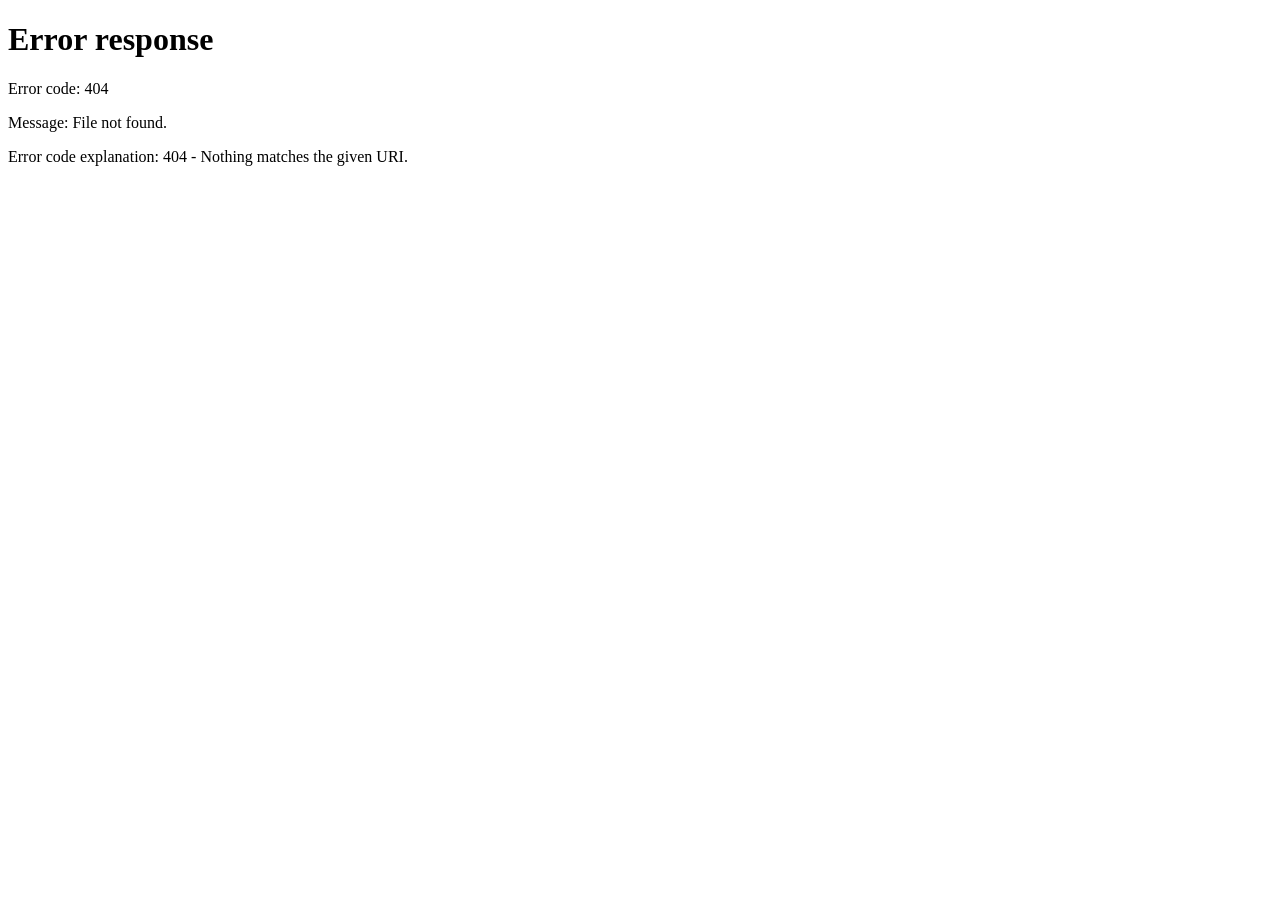
==== index.html @ 4e20bdb7 "Create index.html" ====
<!DOCTYPE html>
<html lang="es">
<head>
    <meta charset="UTF-8">
    <meta name="viewport" content="width=device-width, initial-scale=1.0">
    <meta name="robots" content="noindex, nofollow">
    
    <!-- Fuentes y otros recursos -->
    <link href="https://fonts.googleapis.com/css2?family=Roboto:wght@100;300;400;500;700;900&display=swap" rel="stylesheet">
    <link rel="stylesheet" href="https://cdnjs.cloudflare.com/ajax/libs/font-awesome/5.15.4/css/all.min.css">

    <!-- Enlace a tu archivo CSS externo -->
    <link rel="stylesheet" href="barra/barra.css">
</head>
<body>

    <!-- Anuncio -->
    <div class="anuncio">
        <script async src="https://pagead2.googlesyndication.com/pagead/js/adsbygoogle.js?client=ca-pub-8980056699793558" crossorigin="anonymous"></script>
        <ins class="adsbygoogle" style="display:block" data-ad-client="ca-pub-8980056699793558" data-ad-slot="8577461929" data-ad-format="auto" data-full-width-responsive="true"></ins>
        <script> (adsbygoogle = window.adsbygoogle || []).push({}); </script>
    </div>

    <!-- Aquí se inyecta el contenido del menú desde barra/barra.html -->
        <div id="dev"></div>

    <!-- Cargar el archivo JavaScript de la barra -->
    <script src="barra/barra.js"></script>

    <!-- Inyectar el archivo barra/barrapc.html con JavaScript -->
    <script>
        document.addEventListener("DOMContentLoaded", function() {
            fetch('barra/barrapc.html')
                .then(response => response.text())
                .then(data => {
                    // Inyectar el contenido de barra/barrapc.html en el div con id="dev"
                    document.getElementById('dev').innerHTML = data;
                    
                    // Inicializar los menús una vez se haya inyectado el contenido
                    initMenu();  // Para el menú de escritorio
                    initMenu2(); // Para el menú móvil
                })
                .catch(error => {
                    console.error("Error al cargar el archivo barra/barrapc.html:", error);
                });
        });
    </script>
    
</body>
</html>
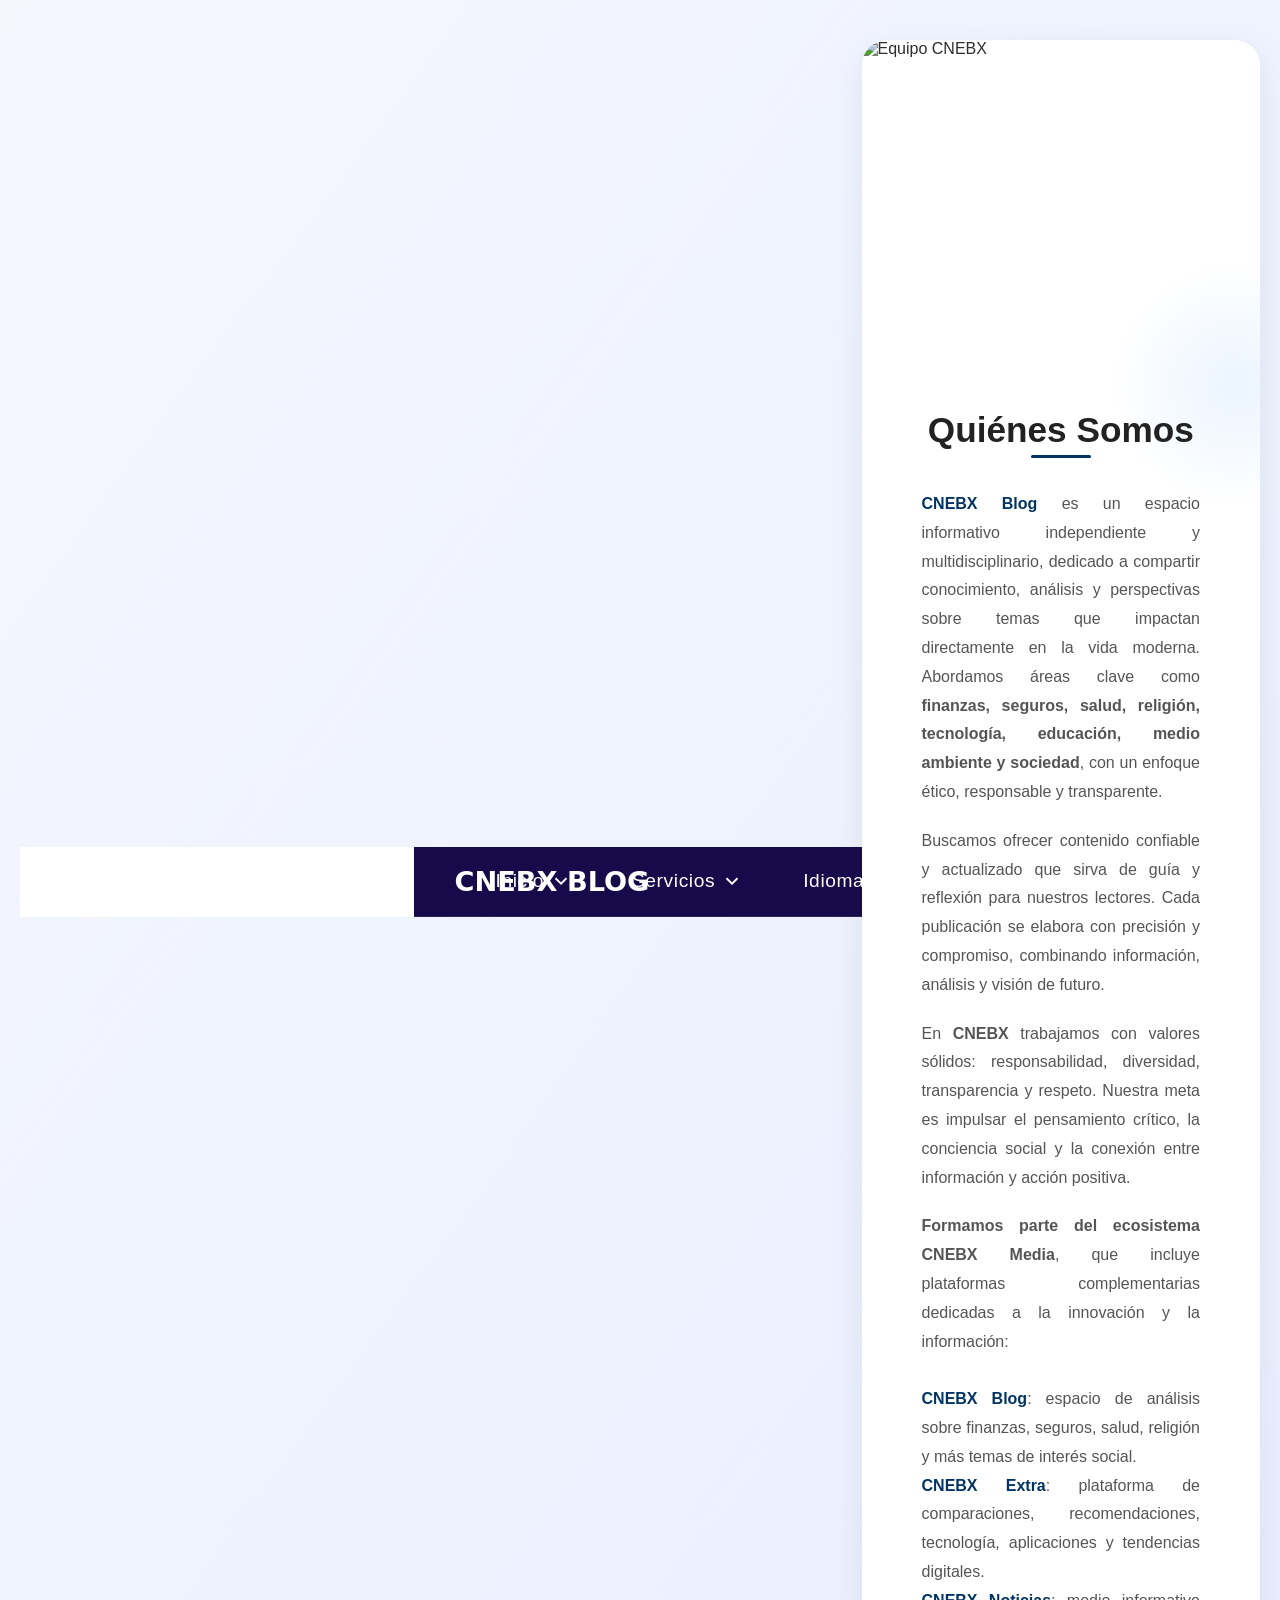
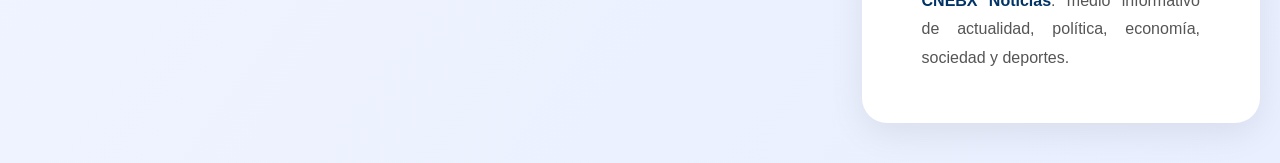
==== commit 0a157c1d: "Update index.html" ====
--- a/index.html
+++ b/index.html
@@ -1,50 +1,220 @@
 <!DOCTYPE html>
 <html lang="es">
 <head>
-    <meta charset="UTF-8">
-    <meta name="viewport" content="width=device-width, initial-scale=1.0">
-    <meta name="robots" content="noindex, nofollow">
-    
-    <!-- Fuentes y otros recursos -->
-    <link href="https://fonts.googleapis.com/css2?family=Roboto:wght@100;300;400;500;700;900&display=swap" rel="stylesheet">
-    <link rel="stylesheet" href="https://cdnjs.cloudflare.com/ajax/libs/font-awesome/5.15.4/css/all.min.css">
-
-    <!-- Enlace a tu archivo CSS externo -->
-    <link rel="stylesheet" href="barra/barra.css">
+  <meta charset="UTF-8">
+  <meta name="viewport" content="width=device-width, initial-scale=1.0">
+  <title>Quiénes Somos | CNEBX Blog</title>
+     <link rel="stylesheet" href="es/web/barra.css">
+  
+
+  <style>
+    /* ======= RESETEO ======= */
+    * {
+      margin: 0;
+      padding: 0;
+      box-sizing: border-box;
+    }
+
+    body {
+      font-family: "Poppins", sans-serif;
+      background: linear-gradient(to bottom right, #f5f7ff, #e9efff);
+      color: #333;
+      display: flex;
+      justify-content: center;
+      align-items: center;
+      min-height: 100vh;
+      padding: 40px 20px;
+    }
+
+    /* ======= CONTENEDOR PRINCIPAL ======= */
+    .quienes-somos {
+      background: #fff;
+      border-radius: 25px;
+      max-width: 1000px;
+      width: 100%;
+      box-shadow: 0 10px 35px rgba(0, 0, 0, 0.08);
+      overflow: hidden;
+      animation: fadeIn 1s ease;
+      position: relative;
+      z-index: 1;
+    }
+
+    /* ======= IMAGEN SUPERIOR ======= */
+    .imagen {
+      width: 100%;
+      height: 320px;
+      overflow: hidden;
+      position: relative;
+      z-index: 0;
+    }
+
+    .imagen img {
+      width: 100%;
+      height: 100%;
+      object-fit: cover;
+      transform: scale(1);
+      animation: zoomBreath 14s ease-in-out infinite alternate;
+      filter: brightness(0.9);
+    }
+
+    @keyframes zoomBreath {
+      0% { transform: scale(1); }
+      50% { transform: scale(1.1); }
+      100% { transform: scale(1); }
+    }
+
+    /* ======= CONTENIDO ======= */
+    .contenido {
+      padding: 50px 60px;
+      text-align: center;
+      position: relative;
+      z-index: 5;
+    }
+
+    .contenido::before {
+      content: "";
+      position: absolute;
+      top: -100px;
+      right: -100px;
+      width: 250px;
+      height: 250px;
+      background: radial-gradient(circle at center, #0077ff, transparent 70%);
+      opacity: 0.08;
+      border-radius: 50%;
+      z-index: 0;
+    }
+
+    .contenido h1 {
+      font-size: 2.2rem;
+      color: #222;
+      margin-bottom: 20px;
+      position: relative;
+      display: inline-block;
+      z-index: 10;
+    }
+
+    .contenido h1::after {
+      content: "";
+      position: absolute;
+      bottom: -8px;
+      left: 50%;
+      transform: translateX(-50%);
+      width: 60px;
+      height: 3px;
+      background: #003366;
+      border-radius: 2px;
+    }
+
+    .contenido p {
+      margin-top: 20px;
+      font-size: 1rem;
+      color: #555;
+      line-height: 1.8;
+      text-align: justify;
+      max-width: 750px;
+      margin-left: auto;
+      margin-right: auto;
+      z-index: 10;
+      position: relative;
+    }
+
+    /* ======= ENLACES ======= */
+    a {
+      text-decoration: none;
+      font-weight: 600;
+      color: #003366; /* Azul oscuro profesional */
+      position: relative;
+      z-index: 10;
+    }
+
+    a:hover {
+      text-decoration: underline;
+    }
+
+    /* ======= RESPONSIVO ======= */
+    @media (max-width: 768px) {
+      .contenido {
+        padding: 35px 25px;
+      }
+
+      .contenido h1 {
+        font-size: 1.8rem;
+      }
+
+      .contenido p {
+        font-size: 0.95rem;
+      }
+
+      .imagen {
+        height: 230px;
+      }
+    }
+
+    /* ======= ANIMACIÓN GENERAL ======= */
+    @keyframes fadeIn {
+      from { opacity: 0; transform: translateY(20px); }
+      to { opacity: 1; transform: translateY(0); }
+    }
+  </style>
 </head>
+
 <body>
 
-    <!-- Anuncio -->
-    <div class="anuncio">
-        <script async src="https://pagead2.googlesyndication.com/pagead/js/adsbygoogle.js?client=ca-pub-8980056699793558" crossorigin="anonymous"></script>
-        <ins class="adsbygoogle" style="display:block" data-ad-client="ca-pub-8980056699793558" data-ad-slot="8577461929" data-ad-format="auto" data-full-width-responsive="true"></ins>
-        <script> (adsbygoogle = window.adsbygoogle || []).push({}); </script>
+  <div class="anuncio">
+  <script async src="https://pagead2.googlesyndication.com/pagead/js/adsbygoogle.js?client=ca-pub-8980056699793558"
+   crossorigin="anonymous"></script>
+   <!-- baner 1 -->
+   <ins class="adsbygoogle"
+   style="display:block"
+   data-ad-client="ca-pub-8980056699793558"
+   data-ad-slot="8577461929"
+   data-ad-format="auto"
+   data-full-width-responsive="true"></ins>
+   <script>
+     (adsbygoogle = window.adsbygoogle || []).push({});
+   </script>
+</div>
+
+    <div id="miHeaderNav"></div>
+  
+  
+  <section class="quienes-somos">
+    <div class="imagen">
+      <img src="https://images.unsplash.com/photo-1504384308090-c894fdcc538d?auto=format&fit=crop&w=1200&q=80" alt="Equipo CNEBX">
     </div>
 
-    <!-- Aquí se inyecta el contenido del menú desde barra/barra.html -->
-        <div id="dev"></div>
-
-    <!-- Cargar el archivo JavaScript de la barra -->
-    <script src="barra/barra.js"></script>
-
-    <!-- Inyectar el archivo barra/barrapc.html con JavaScript -->
-    <script>
-        document.addEventListener("DOMContentLoaded", function() {
-            fetch('barra/barrapc.html')
-                .then(response => response.text())
-                .then(data => {
-                    // Inyectar el contenido de barra/barrapc.html en el div con id="dev"
-                    document.getElementById('dev').innerHTML = data;
-                    
-                    // Inicializar los menús una vez se haya inyectado el contenido
-                    initMenu();  // Para el menú de escritorio
-                    initMenu2(); // Para el menú móvil
-                })
-                .catch(error => {
-                    console.error("Error al cargar el archivo barra/barrapc.html:", error);
-                });
-        });
-    </script>
-    
+    <div class="contenido">
+      <h1>Quiénes Somos</h1>
+
+      <p><strong><a href="https://blog.cnebx.com" target="_blank">CNEBX Blog</a></strong> es un espacio informativo independiente y multidisciplinario, dedicado a compartir conocimiento, análisis y perspectivas sobre temas que impactan directamente en la vida moderna. Abordamos áreas clave como <strong>finanzas, seguros, salud, religión, tecnología, educación, medio ambiente y sociedad</strong>, con un enfoque ético, responsable y transparente.</p>
+
+      <p>Buscamos ofrecer contenido confiable y actualizado que sirva de guía y reflexión para nuestros lectores. Cada publicación se elabora con precisión y compromiso, combinando información, análisis y visión de futuro.</p>
+
+      <p>En <strong>CNEBX</strong> trabajamos con valores sólidos: responsabilidad, diversidad, transparencia y respeto. Nuestra meta es impulsar el pensamiento crítico, la conciencia social y la conexión entre información y acción positiva.</p>
+
+      <p><strong>Formamos parte del ecosistema CNEBX Media</strong>, que incluye plataformas complementarias dedicadas a la innovación y la información:  
+      <br><br>
+      <strong><a href="https://blog.cnebx.com" target="_blank">CNEBX Blog</a></strong>: espacio de análisis sobre finanzas, seguros, salud, religión y más temas de interés social.  
+      <br>
+      <strong><a href="https://extra.cnebx.com" target="_blank">CNEBX Extra</a></strong>: plataforma de comparaciones, recomendaciones, tecnología, aplicaciones y tendencias digitales.  
+      <br>
+      <strong><a href="https://noticias.cnebx.com" target="_blank">CNEBX Noticias</a></strong>: medio informativo de actualidad, política, economía, sociedad y deportes.
+      </p>
+    </div>
+  </section>
+
+  <script>
+    // Efecto de aparición suave
+    document.addEventListener("DOMContentLoaded", () => {
+      const section = document.querySelector(".quienes-somos");
+      section.style.opacity = "0";
+      setTimeout(() => {
+        section.style.transition = "opacity 1.2s ease";
+        section.style.opacity = "1";
+      }, 300);
+    });
+  </script>
+
+    <script src="es/web/barra.js"></script>
 </body>
 </html>
--- a/es/web/barra.css
+++ b/es/web/barra.css
@@ -0,0 +1,334 @@
+.anuncio {
+  width: 99%;
+  background-color: #fff;
+  display: flex;
+  justify-content: center;
+  align-items: center;
+  height: 70px;
+}
+
+@media (max-width: 850px) {
+  .anuncio {
+    height: 60px;
+  }
+}
+
+@media (max-width: 580px) {
+  .anuncio {
+    height: 52px;
+  }
+}
+
+#miHeaderNav {
+  --bg:#170a4a;
+  --hover:#6c6491;
+  --light:#ffffff;
+  --transition:0.3s;
+  width:100%;
+  margin:0;
+  padding:0;
+  font-family:"Inter", system-ui, -apple-system, "Segoe UI", Roboto, Arial;
+}
+
+body {
+  margin:0;
+  padding:0;
+  overflow-x:hidden;
+}
+
+#miHeaderNav * {
+  box-sizing:border-box;
+  margin:0;
+  padding:0;
+}
+
+/* HEADER */
+#miHeaderNav .header {
+  position:sticky;
+  top:0;
+  display:flex;
+  align-items:center;
+  justify-content:space-between;
+  padding:20px 28px;
+  background:var(--bg);
+  border-bottom:1px solid rgba(255,255,255,0.1);
+  z-index:100;
+}
+
+/* LOGO */
+#miHeaderNav .brand {
+  font-weight:700;
+  font-size:1.5rem;
+  color:var(--light);
+  pointer-events:auto;
+  user-select:none;
+  text-transform:none;
+  transition:none !important;
+}
+#miHeaderNav .brand:hover {
+  color:var(--light);
+  text-shadow:none;
+}
+
+/* NAV PRINCIPAL */
+#miHeaderNav .navlinks {
+  display:none;
+  align-items:center;
+  gap:50px;
+}
+#miHeaderNav .navlinks li {
+  list-style:none;
+  position:relative;
+}
+#miHeaderNav .navlinks button {
+  background:none;
+  border:none;
+  color:var(--light);
+  font-weight:500;
+  cursor:pointer;
+  display:flex;
+  align-items:center;
+  gap:6px;
+  font-size:1.18rem;
+  letter-spacing:0.4px;
+  transition:color var(--transition), text-shadow var(--transition);
+}
+#miHeaderNav .navlinks button:hover {
+  color:var(--hover);
+  text-shadow:0 0 8px rgba(108,100,145,0.6);
+}
+
+/* CHEVRON */
+#miHeaderNav .chevron {
+  width:20px;
+  height:20px;
+  stroke:currentColor;
+  stroke-width:2;
+  transition:transform var(--transition);
+}
+#miHeaderNav .chevron.open {transform:rotate(180deg);}
+
+/* BANDERAS */
+#miHeaderNav .flag {
+  width:22px;
+  height:22px;
+  border-radius:50%;
+  object-fit:cover;
+}
+
+/* SUBMENÚ */
+#miHeaderNav .submenu {
+  display:none;
+  position:absolute;
+  top:120%;
+  left:0;
+  background:var(--bg);
+  border:1px solid rgba(255,255,255,0.1);
+  border-radius:6px;
+  padding:8px 0;
+  min-width:190px;
+  z-index:10;
+}
+#miHeaderNav .submenu a {
+  display:flex;
+  align-items:center;
+  gap:8px;
+  padding:10px 16px;
+  color:var(--light);
+  text-decoration:none;
+  font-size:1rem;
+  font-weight:400;
+  transition:color var(--transition), text-shadow var(--transition);
+}
+#miHeaderNav .submenu a:hover {
+  color:var(--hover);
+  text-shadow:0 0 8px rgba(108,100,145,0.6);
+}
+
+/* HAMBURGUESA */
+#miHeaderNav .actions {
+  display:flex;
+  align-items:center;
+}
+#miHeaderNav .hamburger {
+  position:relative;
+  width:30px;
+  height:22px;
+  cursor:pointer;
+  border:0;
+  background:transparent;
+  display:flex;
+  flex-direction:column;
+  justify-content:space-between;
+}
+#miHeaderNav .hamburger span {
+  display:block;
+  height:3px;
+  width:100%;
+  background:#ffffff;
+  border-radius:2px;
+  transition:all 0.3s ease;
+}
+#miHeaderNav .hamburger.active span:nth-child(1) {
+  transform:rotate(45deg) translate(5px,5px);
+}
+#miHeaderNav .hamburger.active span:nth-child(2) {
+  opacity:0;
+}
+#miHeaderNav .hamburger.active span:nth-child(3) {
+  transform:rotate(-45deg) translate(5px,-5px);
+}
+
+/* OVERLAY */
+#miHeaderNav .overlay {
+  display:none;
+  position:fixed;
+  top:0;
+  left:0;
+  width:100%;
+  height:100vh;
+  background:rgba(0,0,0,0.6);
+  backdrop-filter:blur(2px);
+  z-index:30;
+  opacity:0;
+  transition:opacity 0.3s ease;
+}
+#miHeaderNav .overlay.active {
+  display:block;
+  opacity:1;
+}
+
+/* MENÚ MÓVIL */
+#miHeaderNav #menuList {
+  display:none;
+  position:absolute;
+  top:120px;
+  left:0;
+  width:100%;
+  background:var(--bg);
+  border-top:1px solid rgba(255,255,255,0.1);
+  border-radius:0 0 10px 10px;
+  padding:20px;
+  z-index:40;
+  animation:fadeSlideDown 0.3s ease forwards;
+  box-shadow:0 6px 20px rgba(0,0,0,0.25);
+}
+#miHeaderNav #menuList ul {list-style:none;}
+#miHeaderNav #menuList button {
+  width:100%;
+  background:none;
+  border:none;
+  display:flex;
+  align-items:center;
+  justify-content:space-between;
+  padding:14px 0;
+  color:var(--light);
+  font-weight:500;
+  font-size:1.1rem;
+  cursor:pointer;
+  transition:color var(--transition), text-shadow var(--transition);
+}
+#miHeaderNav #menuList button:hover {
+  color:var(--hover);
+  text-shadow:0 0 8px rgba(108,100,145,0.6);
+}
+
+/* SUBMENÚ MÓVIL */
+#miHeaderNav .mobile-submenu {
+  display:none;
+  padding-left:16px;
+  border-left:2px solid rgba(255,255,255,0.2);
+}
+#miHeaderNav .mobile-submenu a {
+  display:flex;
+  align-items:center;
+  gap:8px;
+  font-weight:400;
+  color:var(--light);
+  padding:6px 0;
+  text-decoration:none;
+  transition:color var(--transition), text-shadow var(--transition);
+}
+#miHeaderNav .mobile-submenu a:hover {
+  color:var(--hover);
+  text-shadow:0 0 6px rgba(108,100,145,0.6);
+}
+
+/* ANIMACIÓN */
+@keyframes fadeSlideDown {
+  from {opacity:0;transform:translateY(-10px);}
+  to {opacity:1;transform:translateY(0);}
+}
+
+/* ESCRITORIO */
+@media(min-width:700px) {
+  #miHeaderNav .navlinks {display:flex;}
+  #miHeaderNav .header {
+    justify-content:center;
+    padding:22px 50px;
+  }
+  #miHeaderNav .brand {
+    position:absolute;
+    left:36px;
+    font-size:1.6rem;
+  }
+  #miHeaderNav .navlinks button {
+    font-size:1.2rem;
+    font-weight:500;
+    letter-spacing:0.6px;
+  }
+  #miHeaderNav .chevron {width:22px;height:22px;}
+  #miHeaderNav .flag {width:24px;height:24px;}
+  #miHeaderNav .submenu a {
+    font-size:0.95rem;
+    padding:10px 18px;
+    font-weight:400;
+  }
+  #miHeaderNav .navlinks li:hover > .submenu {display:block;}
+  #miHeaderNav .navlinks li:hover > button .chevron {transform:rotate(180deg);}
+  #miHeaderNav .actions {display:none !important;}
+  #miHeaderNav #menuList {display:none !important;}
+  #miHeaderNav .overlay {display:none !important;}
+}
+
+@media (min-width: 800px) {
+  #miHeaderNav .header {
+    justify-content: center;
+    padding: 22px 70px;
+    position: relative;
+  }
+
+  #miHeaderNav .brand {
+    position: absolute;
+    left: 40px;
+    font-size: 1.7rem;
+  }
+
+  #miHeaderNav .navlinks {
+    display: flex;
+    gap: 70px;
+    position: relative;
+    left: 15%;
+  }
+}
+
+@media (min-width: 700px) {
+  #miHeaderNav .header {
+    justify-content: center;
+    padding: 22px 20px;
+    position: relative;
+  }
+
+  #miHeaderNav .brand {
+    position: absolute;
+    left: 40px;
+    font-size: 1.7rem;
+  }
+
+  #miHeaderNav .navlinks {
+    display: flex;
+    gap: 60px;
+    position: relative;
+    left: 15%;
+  }
+}
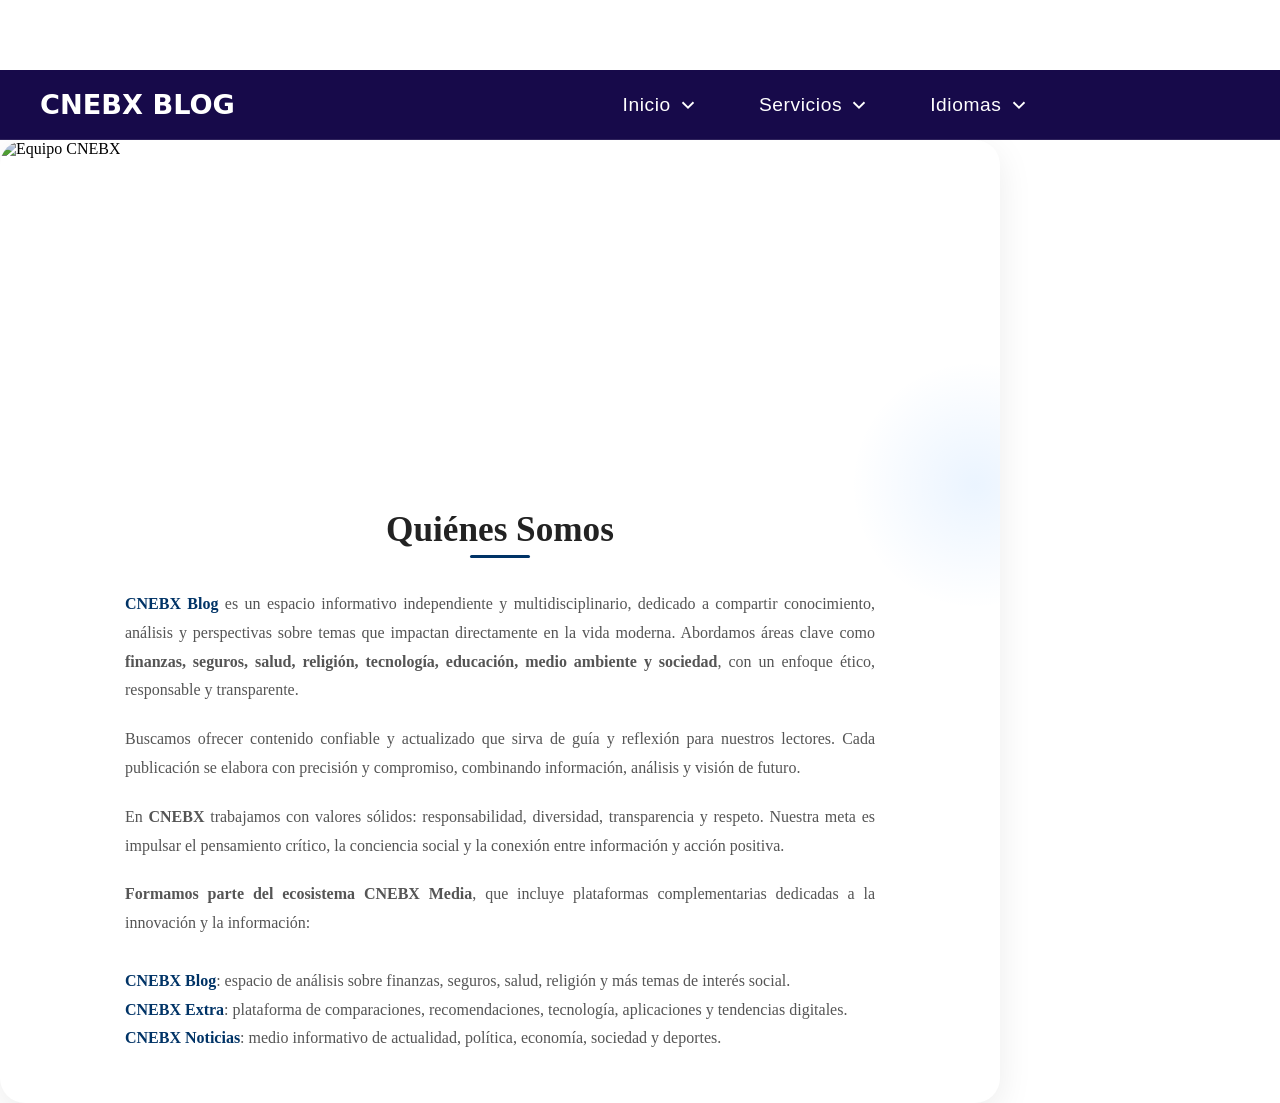
==== commit af8d9e46: "Update index.html" ====
--- a/index.html
+++ b/index.html
@@ -15,16 +15,7 @@
       box-sizing: border-box;
     }
 
-    body {
-      font-family: "Poppins", sans-serif;
-      background: linear-gradient(to bottom right, #f5f7ff, #e9efff);
-      color: #333;
-      display: flex;
-      justify-content: center;
-      align-items: center;
-      min-height: 100vh;
-      padding: 40px 20px;
-    }
+   
 
     /* ======= CONTENEDOR PRINCIPAL ======= */
     .quienes-somos {
@@ -177,7 +168,7 @@
 
     <div id="miHeaderNav"></div>
   
-  
+      
   <section class="quienes-somos">
     <div class="imagen">
       <img src="https://images.unsplash.com/photo-1504384308090-c894fdcc538d?auto=format&fit=crop&w=1200&q=80" alt="Equipo CNEBX">
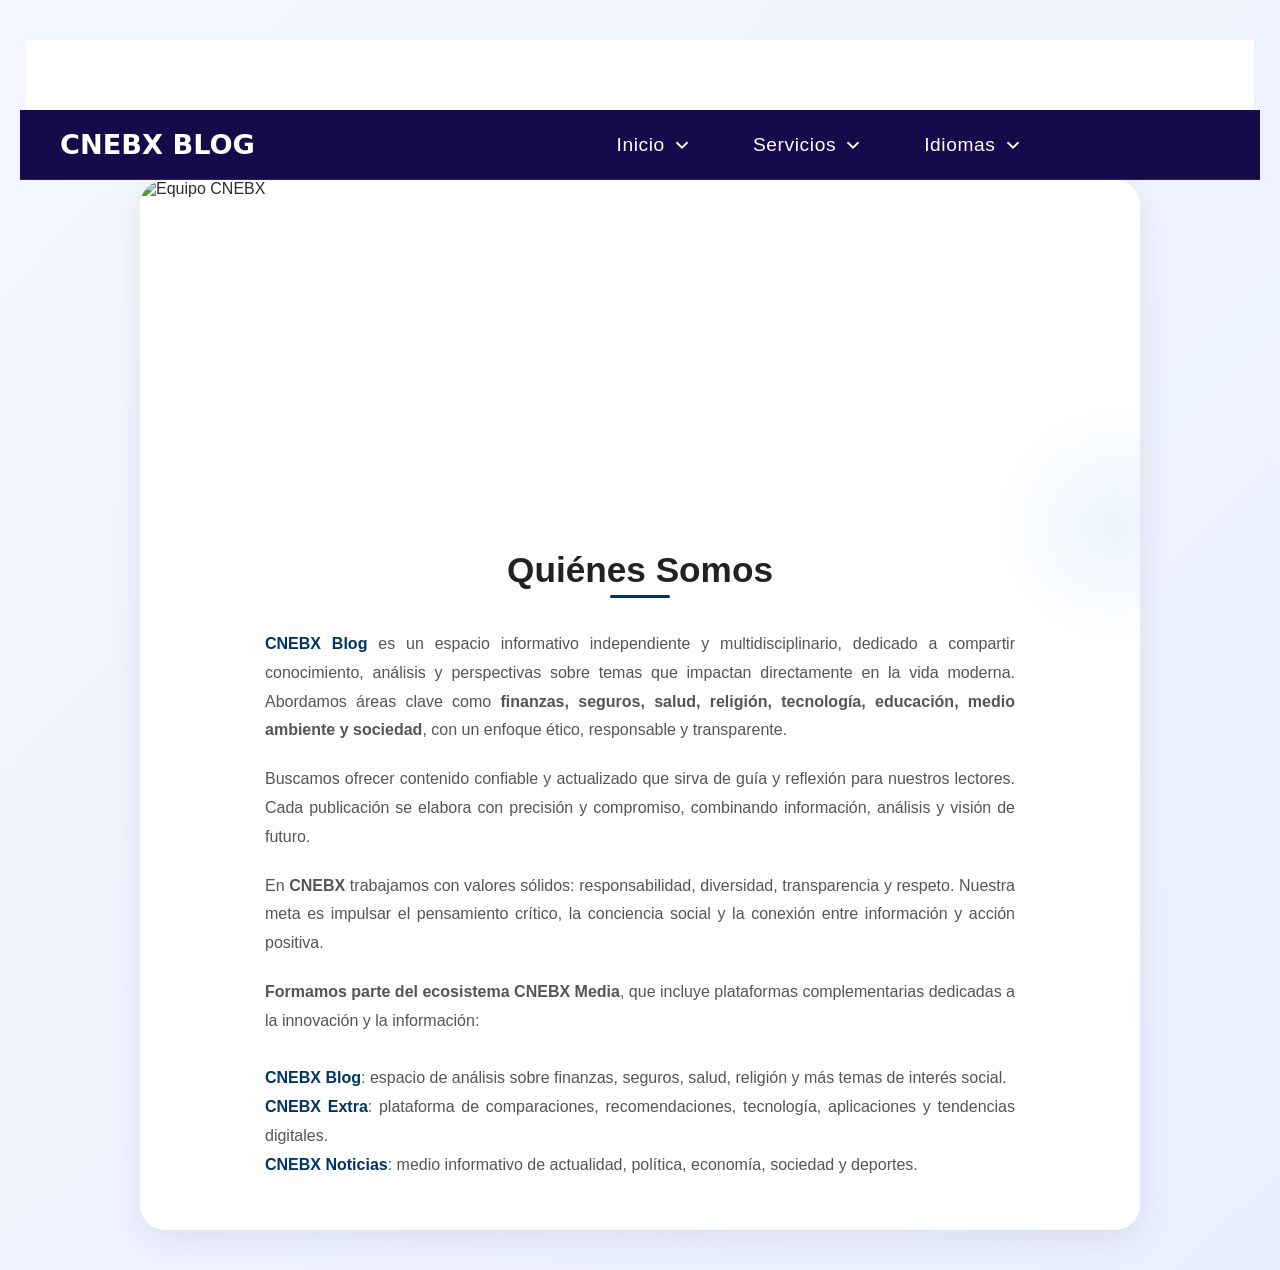
==== commit 54a56ae3: "Update index.html" ====
--- a/index.html
+++ b/index.html
@@ -4,21 +4,32 @@
   <meta charset="UTF-8">
   <meta name="viewport" content="width=device-width, initial-scale=1.0">
   <title>Quiénes Somos | CNEBX Blog</title>
-     <link rel="stylesheet" href="es/web/barra.css">
-  
+
+  <!-- CSS del header -->
+  <link rel="stylesheet" href="es/web/barra.css">
 
   <style>
     /* ======= RESETEO ======= */
-    * {
+    #quienesSomos * {
       margin: 0;
       padding: 0;
       box-sizing: border-box;
     }
 
-   
+    #quienesSomos {
+      font-family: "Poppins", sans-serif;
+      background: linear-gradient(to bottom right, #f5f7ff, #e9efff);
+      color: #333;
+      display: flex;
+      justify-content: center;
+      align-items: center;
+      min-height: 100vh;
+      padding: 40px 20px;
+      flex-direction: column;
+    }
 
     /* ======= CONTENEDOR PRINCIPAL ======= */
-    .quienes-somos {
+    #quienesSomos .quienes-somos {
       background: #fff;
       border-radius: 25px;
       max-width: 1000px;
@@ -31,7 +42,7 @@
     }
 
     /* ======= IMAGEN SUPERIOR ======= */
-    .imagen {
+    #quienesSomos .imagen {
       width: 100%;
       height: 320px;
       overflow: hidden;
@@ -39,7 +50,7 @@
       z-index: 0;
     }
 
-    .imagen img {
+    #quienesSomos .imagen img {
       width: 100%;
       height: 100%;
       object-fit: cover;
@@ -55,14 +66,14 @@
     }
 
     /* ======= CONTENIDO ======= */
-    .contenido {
+    #quienesSomos .contenido {
       padding: 50px 60px;
       text-align: center;
       position: relative;
       z-index: 5;
     }
 
-    .contenido::before {
+    #quienesSomos .contenido::before {
       content: "";
       position: absolute;
       top: -100px;
@@ -75,7 +86,7 @@
       z-index: 0;
     }
 
-    .contenido h1 {
+    #quienesSomos .contenido h1 {
       font-size: 2.2rem;
       color: #222;
       margin-bottom: 20px;
@@ -84,7 +95,7 @@
       z-index: 10;
     }
 
-    .contenido h1::after {
+    #quienesSomos .contenido h1::after {
       content: "";
       position: absolute;
       bottom: -8px;
@@ -96,7 +107,7 @@
       border-radius: 2px;
     }
 
-    .contenido p {
+    #quienesSomos .contenido p {
       margin-top: 20px;
       font-size: 1rem;
       color: #555;
@@ -110,33 +121,33 @@
     }
 
     /* ======= ENLACES ======= */
-    a {
+    #quienesSomos a {
       text-decoration: none;
       font-weight: 600;
-      color: #003366; /* Azul oscuro profesional */
+      color: #003366;
       position: relative;
       z-index: 10;
     }
 
-    a:hover {
+    #quienesSomos a:hover {
       text-decoration: underline;
     }
 
     /* ======= RESPONSIVO ======= */
     @media (max-width: 768px) {
-      .contenido {
+      #quienesSomos .contenido {
         padding: 35px 25px;
       }
 
-      .contenido h1 {
+      #quienesSomos .contenido h1 {
         font-size: 1.8rem;
       }
 
-      .contenido p {
+      #quienesSomos .contenido p {
         font-size: 0.95rem;
       }
 
-      .imagen {
+      #quienesSomos .imagen {
         height: 230px;
       }
     }
@@ -150,54 +161,54 @@
 </head>
 
 <body>
-
-  <div class="anuncio">
-  <script async src="https://pagead2.googlesyndication.com/pagead/js/adsbygoogle.js?client=ca-pub-8980056699793558"
-   crossorigin="anonymous"></script>
-   <!-- baner 1 -->
-   <ins class="adsbygoogle"
-   style="display:block"
-   data-ad-client="ca-pub-8980056699793558"
-   data-ad-slot="8577461929"
-   data-ad-format="auto"
-   data-full-width-responsive="true"></ins>
-   <script>
-     (adsbygoogle = window.adsbygoogle || []).push({});
-   </script>
-</div>
+  <div id="quienesSomos">
+
+    <div class="anuncio">
+      <script async src="https://pagead2.googlesyndication.com/pagead/js/adsbygoogle.js?client=ca-pub-8980056699793558"
+        crossorigin="anonymous"></script>
+      <ins class="adsbygoogle"
+        style="display:block"
+        data-ad-client="ca-pub-8980056699793558"
+        data-ad-slot="8577461929"
+        data-ad-format="auto"
+        data-full-width-responsive="true"></ins>
+      <script>
+        (adsbygoogle = window.adsbygoogle || []).push({});
+      </script>
+    </div>
 
     <div id="miHeaderNav"></div>
   
-      
-  <section class="quienes-somos">
-    <div class="imagen">
-      <img src="https://images.unsplash.com/photo-1504384308090-c894fdcc538d?auto=format&fit=crop&w=1200&q=80" alt="Equipo CNEBX">
-    </div>
-
-    <div class="contenido">
-      <h1>Quiénes Somos</h1>
-
-      <p><strong><a href="https://blog.cnebx.com" target="_blank">CNEBX Blog</a></strong> es un espacio informativo independiente y multidisciplinario, dedicado a compartir conocimiento, análisis y perspectivas sobre temas que impactan directamente en la vida moderna. Abordamos áreas clave como <strong>finanzas, seguros, salud, religión, tecnología, educación, medio ambiente y sociedad</strong>, con un enfoque ético, responsable y transparente.</p>
-
-      <p>Buscamos ofrecer contenido confiable y actualizado que sirva de guía y reflexión para nuestros lectores. Cada publicación se elabora con precisión y compromiso, combinando información, análisis y visión de futuro.</p>
-
-      <p>En <strong>CNEBX</strong> trabajamos con valores sólidos: responsabilidad, diversidad, transparencia y respeto. Nuestra meta es impulsar el pensamiento crítico, la conciencia social y la conexión entre información y acción positiva.</p>
-
-      <p><strong>Formamos parte del ecosistema CNEBX Media</strong>, que incluye plataformas complementarias dedicadas a la innovación y la información:  
-      <br><br>
-      <strong><a href="https://blog.cnebx.com" target="_blank">CNEBX Blog</a></strong>: espacio de análisis sobre finanzas, seguros, salud, religión y más temas de interés social.  
-      <br>
-      <strong><a href="https://extra.cnebx.com" target="_blank">CNEBX Extra</a></strong>: plataforma de comparaciones, recomendaciones, tecnología, aplicaciones y tendencias digitales.  
-      <br>
-      <strong><a href="https://noticias.cnebx.com" target="_blank">CNEBX Noticias</a></strong>: medio informativo de actualidad, política, economía, sociedad y deportes.
-      </p>
-    </div>
-  </section>
+    <section class="quienes-somos">
+      <div class="imagen">
+        <img src="https://images.unsplash.com/photo-1504384308090-c894fdcc538d?auto=format&fit=crop&w=1200&q=80" alt="Equipo CNEBX">
+      </div>
+
+      <div class="contenido">
+        <h1>Quiénes Somos</h1>
+
+        <p><strong><a href="https://blog.cnebx.com" target="_blank">CNEBX Blog</a></strong> es un espacio informativo independiente y multidisciplinario, dedicado a compartir conocimiento, análisis y perspectivas sobre temas que impactan directamente en la vida moderna. Abordamos áreas clave como <strong>finanzas, seguros, salud, religión, tecnología, educación, medio ambiente y sociedad</strong>, con un enfoque ético, responsable y transparente.</p>
+
+        <p>Buscamos ofrecer contenido confiable y actualizado que sirva de guía y reflexión para nuestros lectores. Cada publicación se elabora con precisión y compromiso, combinando información, análisis y visión de futuro.</p>
+
+        <p>En <strong>CNEBX</strong> trabajamos con valores sólidos: responsabilidad, diversidad, transparencia y respeto. Nuestra meta es impulsar el pensamiento crítico, la conciencia social y la conexión entre información y acción positiva.</p>
+
+        <p><strong>Formamos parte del ecosistema CNEBX Media</strong>, que incluye plataformas complementarias dedicadas a la innovación y la información:  
+        <br><br>
+        <strong><a href="https://blog.cnebx.com" target="_blank">CNEBX Blog</a></strong>: espacio de análisis sobre finanzas, seguros, salud, religión y más temas de interés social.  
+        <br>
+        <strong><a href="https://extra.cnebx.com" target="_blank">CNEBX Extra</a></strong>: plataforma de comparaciones, recomendaciones, tecnología, aplicaciones y tendencias digitales.  
+        <br>
+        <strong><a href="https://noticias.cnebx.com" target="_blank">CNEBX Noticias</a></strong>: medio informativo de actualidad, política, economía, sociedad y deportes.
+        </p>
+      </div>
+    </section>
+  </div>
 
   <script>
     // Efecto de aparición suave
     document.addEventListener("DOMContentLoaded", () => {
-      const section = document.querySelector(".quienes-somos");
+      const section = document.querySelector("#quienesSomos .quienes-somos");
       section.style.opacity = "0";
       setTimeout(() => {
         section.style.transition = "opacity 1.2s ease";
@@ -206,6 +217,6 @@
     });
   </script>
 
-    <script src="es/web/barra.js"></script>
+  <script src="es/web/barra.js"></script>
 </body>
 </html>
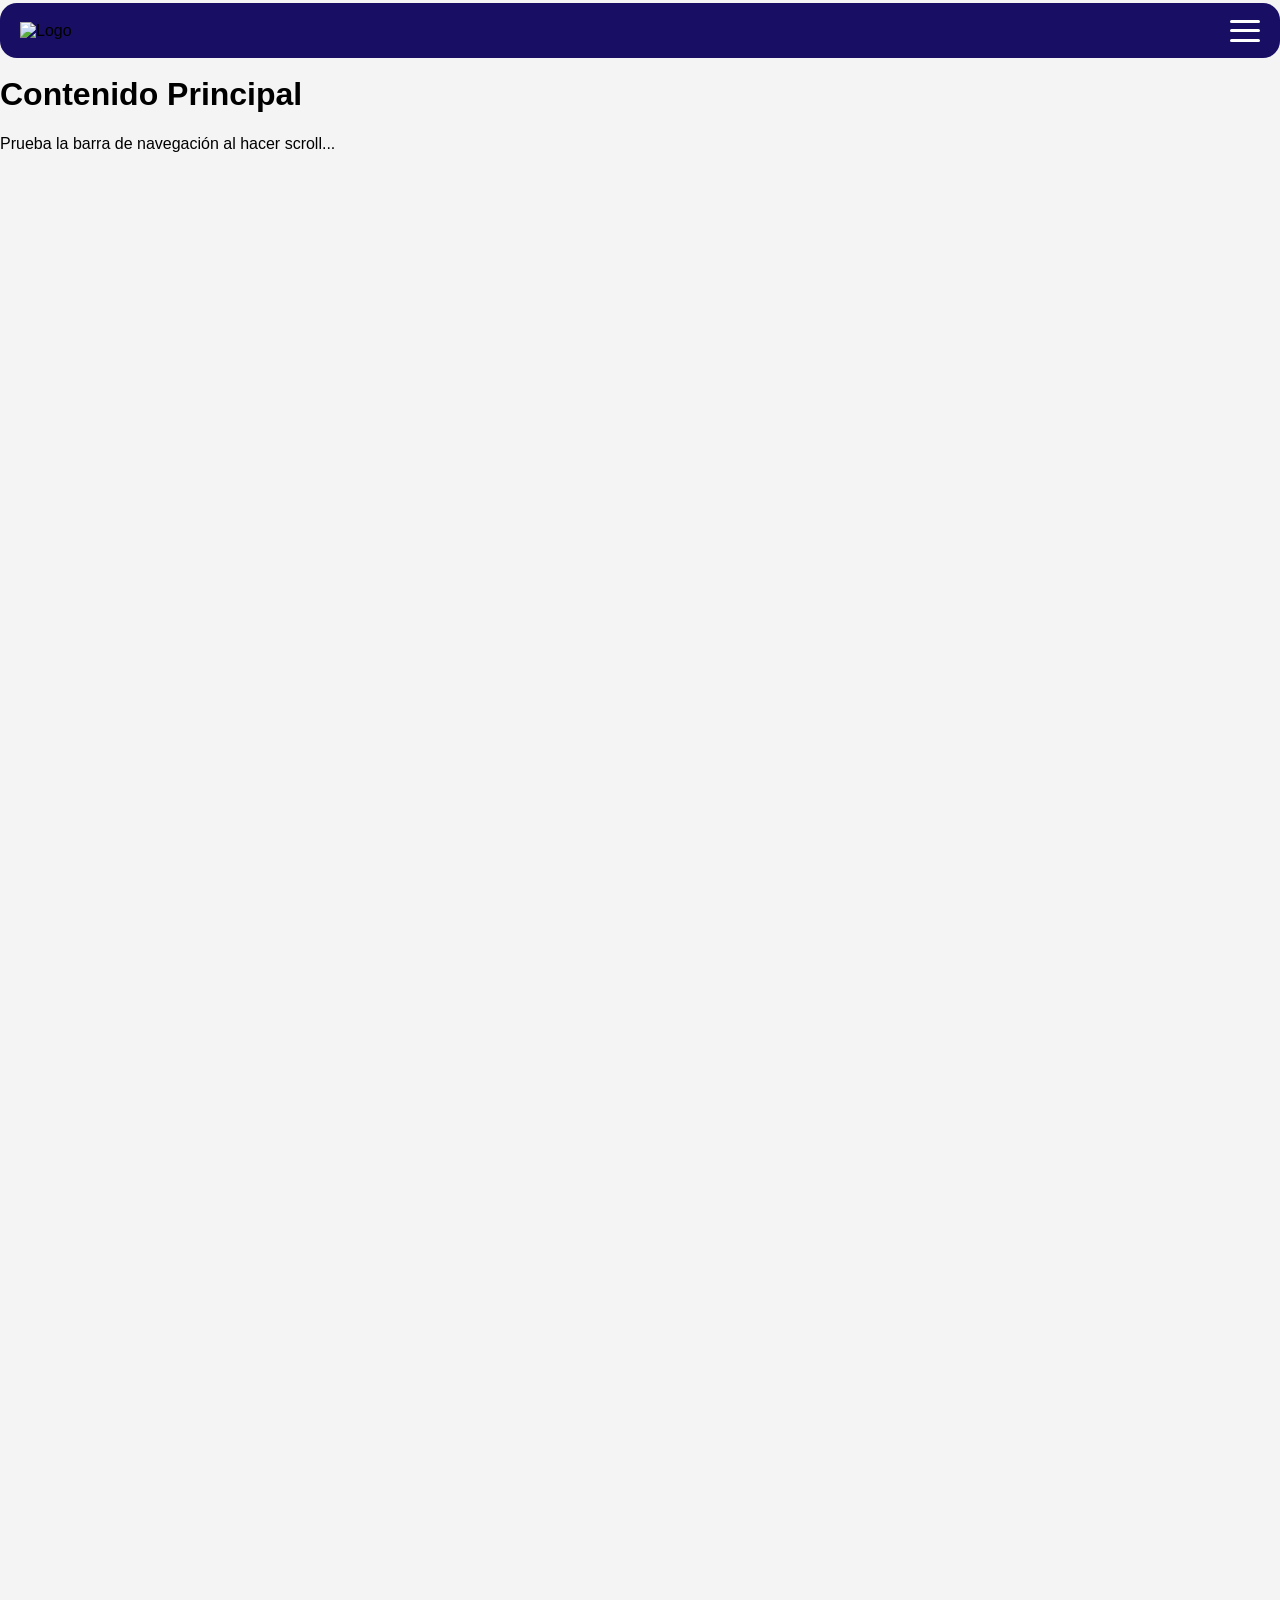
==== commit c31ae5ab: "Update index.html" ====
--- a/index.html
+++ b/index.html
@@ -3,220 +3,21 @@
 <head>
   <meta charset="UTF-8">
   <meta name="viewport" content="width=device-width, initial-scale=1.0">
-  <title>Quiénes Somos | CNEBX Blog</title>
+  <title>App - Navbar con Fetch</title>
+  <link rel="stylesheet" href="conf/barra.css">
+  <link rel="stylesheet" href="https://cdnjs.cloudflare.com/ajax/libs/font-awesome/6.0.0-beta3/css/all.min.css">
+</head>
+<body>
 
-  <!-- CSS del header -->
-  <link rel="stylesheet" href="es/web/barra.css">
+  <!-- Aquí se inyectará el contenido del menú -->
+  <div id="miHeaderNav"></div>
 
-  <style>
-    /* ======= RESETEO ======= */
-    #quienesSomos * {
-      margin: 0;
-      padding: 0;
-      box-sizing: border-box;
-    }
+  <main>
+    <h1>Contenido Principal</h1>
+    <p>Prueba la barra de navegación al hacer scroll...</p>
+    <div style="height:2000px"></div>
+  </main>
 
-    #quienesSomos {
-      font-family: "Poppins", sans-serif;
-      background: linear-gradient(to bottom right, #f5f7ff, #e9efff);
-      color: #333;
-      display: flex;
-      justify-content: center;
-      align-items: center;
-      min-height: 100vh;
-      padding: 40px 20px;
-      flex-direction: column;
-    }
-
-    /* ======= CONTENEDOR PRINCIPAL ======= */
-    #quienesSomos .quienes-somos {
-      background: #fff;
-      border-radius: 25px;
-      max-width: 1000px;
-      width: 100%;
-      box-shadow: 0 10px 35px rgba(0, 0, 0, 0.08);
-      overflow: hidden;
-      animation: fadeIn 1s ease;
-      position: relative;
-      z-index: 1;
-    }
-
-    /* ======= IMAGEN SUPERIOR ======= */
-    #quienesSomos .imagen {
-      width: 100%;
-      height: 320px;
-      overflow: hidden;
-      position: relative;
-      z-index: 0;
-    }
-
-    #quienesSomos .imagen img {
-      width: 100%;
-      height: 100%;
-      object-fit: cover;
-      transform: scale(1);
-      animation: zoomBreath 14s ease-in-out infinite alternate;
-      filter: brightness(0.9);
-    }
-
-    @keyframes zoomBreath {
-      0% { transform: scale(1); }
-      50% { transform: scale(1.1); }
-      100% { transform: scale(1); }
-    }
-
-    /* ======= CONTENIDO ======= */
-    #quienesSomos .contenido {
-      padding: 50px 60px;
-      text-align: center;
-      position: relative;
-      z-index: 5;
-    }
-
-    #quienesSomos .contenido::before {
-      content: "";
-      position: absolute;
-      top: -100px;
-      right: -100px;
-      width: 250px;
-      height: 250px;
-      background: radial-gradient(circle at center, #0077ff, transparent 70%);
-      opacity: 0.08;
-      border-radius: 50%;
-      z-index: 0;
-    }
-
-    #quienesSomos .contenido h1 {
-      font-size: 2.2rem;
-      color: #222;
-      margin-bottom: 20px;
-      position: relative;
-      display: inline-block;
-      z-index: 10;
-    }
-
-    #quienesSomos .contenido h1::after {
-      content: "";
-      position: absolute;
-      bottom: -8px;
-      left: 50%;
-      transform: translateX(-50%);
-      width: 60px;
-      height: 3px;
-      background: #003366;
-      border-radius: 2px;
-    }
-
-    #quienesSomos .contenido p {
-      margin-top: 20px;
-      font-size: 1rem;
-      color: #555;
-      line-height: 1.8;
-      text-align: justify;
-      max-width: 750px;
-      margin-left: auto;
-      margin-right: auto;
-      z-index: 10;
-      position: relative;
-    }
-
-    /* ======= ENLACES ======= */
-    #quienesSomos a {
-      text-decoration: none;
-      font-weight: 600;
-      color: #003366;
-      position: relative;
-      z-index: 10;
-    }
-
-    #quienesSomos a:hover {
-      text-decoration: underline;
-    }
-
-    /* ======= RESPONSIVO ======= */
-    @media (max-width: 768px) {
-      #quienesSomos .contenido {
-        padding: 35px 25px;
-      }
-
-      #quienesSomos .contenido h1 {
-        font-size: 1.8rem;
-      }
-
-      #quienesSomos .contenido p {
-        font-size: 0.95rem;
-      }
-
-      #quienesSomos .imagen {
-        height: 230px;
-      }
-    }
-
-    /* ======= ANIMACIÓN GENERAL ======= */
-    @keyframes fadeIn {
-      from { opacity: 0; transform: translateY(20px); }
-      to { opacity: 1; transform: translateY(0); }
-    }
-  </style>
-</head>
-
-<body>
-  <div id="quienesSomos">
-
-    <div class="anuncio">
-      <script async src="https://pagead2.googlesyndication.com/pagead/js/adsbygoogle.js?client=ca-pub-8980056699793558"
-        crossorigin="anonymous"></script>
-      <ins class="adsbygoogle"
-        style="display:block"
-        data-ad-client="ca-pub-8980056699793558"
-        data-ad-slot="8577461929"
-        data-ad-format="auto"
-        data-full-width-responsive="true"></ins>
-      <script>
-        (adsbygoogle = window.adsbygoogle || []).push({});
-      </script>
-    </div>
-
-    <div id="miHeaderNav"></div>
-  
-    <section class="quienes-somos">
-      <div class="imagen">
-        <img src="https://images.unsplash.com/photo-1504384308090-c894fdcc538d?auto=format&fit=crop&w=1200&q=80" alt="Equipo CNEBX">
-      </div>
-
-      <div class="contenido">
-        <h1>Quiénes Somos</h1>
-
-        <p><strong><a href="https://blog.cnebx.com" target="_blank">CNEBX Blog</a></strong> es un espacio informativo independiente y multidisciplinario, dedicado a compartir conocimiento, análisis y perspectivas sobre temas que impactan directamente en la vida moderna. Abordamos áreas clave como <strong>finanzas, seguros, salud, religión, tecnología, educación, medio ambiente y sociedad</strong>, con un enfoque ético, responsable y transparente.</p>
-
-        <p>Buscamos ofrecer contenido confiable y actualizado que sirva de guía y reflexión para nuestros lectores. Cada publicación se elabora con precisión y compromiso, combinando información, análisis y visión de futuro.</p>
-
-        <p>En <strong>CNEBX</strong> trabajamos con valores sólidos: responsabilidad, diversidad, transparencia y respeto. Nuestra meta es impulsar el pensamiento crítico, la conciencia social y la conexión entre información y acción positiva.</p>
-
-        <p><strong>Formamos parte del ecosistema CNEBX Media</strong>, que incluye plataformas complementarias dedicadas a la innovación y la información:  
-        <br><br>
-        <strong><a href="https://blog.cnebx.com" target="_blank">CNEBX Blog</a></strong>: espacio de análisis sobre finanzas, seguros, salud, religión y más temas de interés social.  
-        <br>
-        <strong><a href="https://extra.cnebx.com" target="_blank">CNEBX Extra</a></strong>: plataforma de comparaciones, recomendaciones, tecnología, aplicaciones y tendencias digitales.  
-        <br>
-        <strong><a href="https://noticias.cnebx.com" target="_blank">CNEBX Noticias</a></strong>: medio informativo de actualidad, política, economía, sociedad y deportes.
-        </p>
-      </div>
-    </section>
-  </div>
-
-  <script>
-    // Efecto de aparición suave
-    document.addEventListener("DOMContentLoaded", () => {
-      const section = document.querySelector("#quienesSomos .quienes-somos");
-      section.style.opacity = "0";
-      setTimeout(() => {
-        section.style.transition = "opacity 1.2s ease";
-        section.style.opacity = "1";
-      }, 300);
-    });
-  </script>
-
-  <script src="es/web/barra.js"></script>
+  <script src="conf/barra.js"></script>
 </body>
 </html>
--- a/conf/barra.css
+++ b/conf/barra.css
@@ -0,0 +1,190 @@
+/* Estilos generales */
+body {
+    font-family: Arial, sans-serif;
+    margin: 0;
+    padding: 0;
+    box-sizing: border-box;
+    background-color: #f4f4f4;
+}
+
+/* Aislar los estilos para el contenedor con ID 'b40' */
+#b40 .navbar {
+    background-color: #180E64;
+    padding: 10px 20px;
+    display: flex;
+    justify-content: space-between;
+    align-items: center;
+    position: relative;
+    top: 3px;
+    left: 0;
+    right: 0;
+    border-radius: 17px;
+    z-index: 1000;
+    height: 35px;
+    transition: position 0.3s ease;
+}
+
+/* Barra fija al hacer scroll */
+#b40 .navbar.fixed {
+    position: fixed;
+    top: 3px;
+    left: 0;
+    right: 0;
+    z-index: 1000;
+    margin: 0;
+}
+
+#b40 .logo img {
+    width: 110px;
+    height: auto;
+}
+
+/* Icono de hamburguesa */
+#b40 .hamburger {
+    position: relative;
+    width: 30px;
+    height: 22px;
+    cursor: pointer;
+    border: 0;
+    background: transparent;
+    display: flex;
+    flex-direction: column;
+    justify-content: space-between;
+    transition: transform 0.3s ease;
+}
+
+#b40 .hamburger span {
+    display: block;
+    height: 3px;
+    width: 100%;
+    background: white;
+    border-radius: 2px;
+    transition: all 0.3s ease;
+}
+
+/* Efecto para transformar la hamburguesa en una X */
+#b40 .hamburger.active span:nth-child(1) {
+    transform: rotate(45deg) translate(5px, 5px);
+}
+
+#b40 .hamburger.active span:nth-child(2) {
+    opacity: 0;
+}
+
+#b40 .hamburger.active span:nth-child(3) {
+    transform: rotate(-45deg) translate(5px, -5px);
+}
+
+/* Panel que aparece al abrir el menú */
+#b40 .bottom-panel {
+    display: none;
+    position: absolute;
+    top: 65px;  /* Inicialmente a 80px desde la parte superior de la página */
+    left: 3px;
+    right: 3px;
+    background-color: white;
+    padding: 7px;
+    box-sizing: border-box;
+    z-index: 999;
+    max-height: 80%;
+    overflow-y: auto;
+    border-radius: 10px;
+    transition: top 0.3s ease;
+}
+
+/* Mostrar el panel cuando está abierto */
+#b40 .bottom-panel.show {
+    display: block;
+}
+
+/* Estilo para la navegación dentro del panel */
+#b40 .nav-links {
+    list-style: none;
+    padding: 0;
+    margin: 0;
+}
+
+#b40 .nav-links li {
+    margin: 10px 0;
+    position: relative;
+}
+
+#b40 .nav-links a {
+    color: #180E64;
+    text-decoration: none;
+    font-size: 16px;
+    padding: 10px;
+    display: block;
+    transition: background-color 0.3s ease;
+}
+
+/* Submenú que se expande */
+#b40 .sub-menu {
+    display: none;
+    list-style: none;
+    padding: 0;
+    margin: 0;
+    background-color: #fff;
+    padding-left: 10px;
+    top: 0px;
+}
+
+#b40 .sub-menu.show {
+    display: block;
+}
+
+#b40 .sub-menu li a {
+    color: #180E64;
+    padding: 4px;
+    font-size: 13px;
+    transition: background-color 0.3s ease;
+}
+
+#b40 .sub-menu li a:hover {
+    background-color: #f1c40f;
+}
+
+/* Estilo para las banderas circulares */
+#b40 .sub-menu li a .flag {
+    width: 20px;
+    height: 20px;
+    border-radius: 50%;
+    margin-right: 10px;
+    vertical-align: middle;
+}
+
+/* Overlay oscuro */
+#b40 .overlay {
+    display: none;
+    position: fixed;
+    top: 0;
+    left: 0;
+    right: 0;
+    bottom: 0;
+    background-color: rgba(0, 0, 0, 0.6);
+    z-index: 500;
+}
+
+#b40 .overlay.show {
+    display: block;
+}
+
+/* Flecha que rota al abrir o cerrar el submenú */
+#b40 .toggle-submenu i {
+    font-size: 14px; /* Tamaño más pequeño para las flechas */
+    transition: transform 0.3s ease;
+}
+
+#b40 .toggle-submenu.active i {
+    transform: rotate(180deg); /* Rota la flecha */
+}
+
+/* Hacer que los elementos "Idioma", "Inicio", etc. solo actúen como botones, no como enlaces */
+#b40 .toggle-submenu {
+    cursor: pointer;
+}
+
+/* Desactivar el scroll en el body cuando el panel esté abierto */
+body.no-scroll {
+    overflow: hidden;
+}
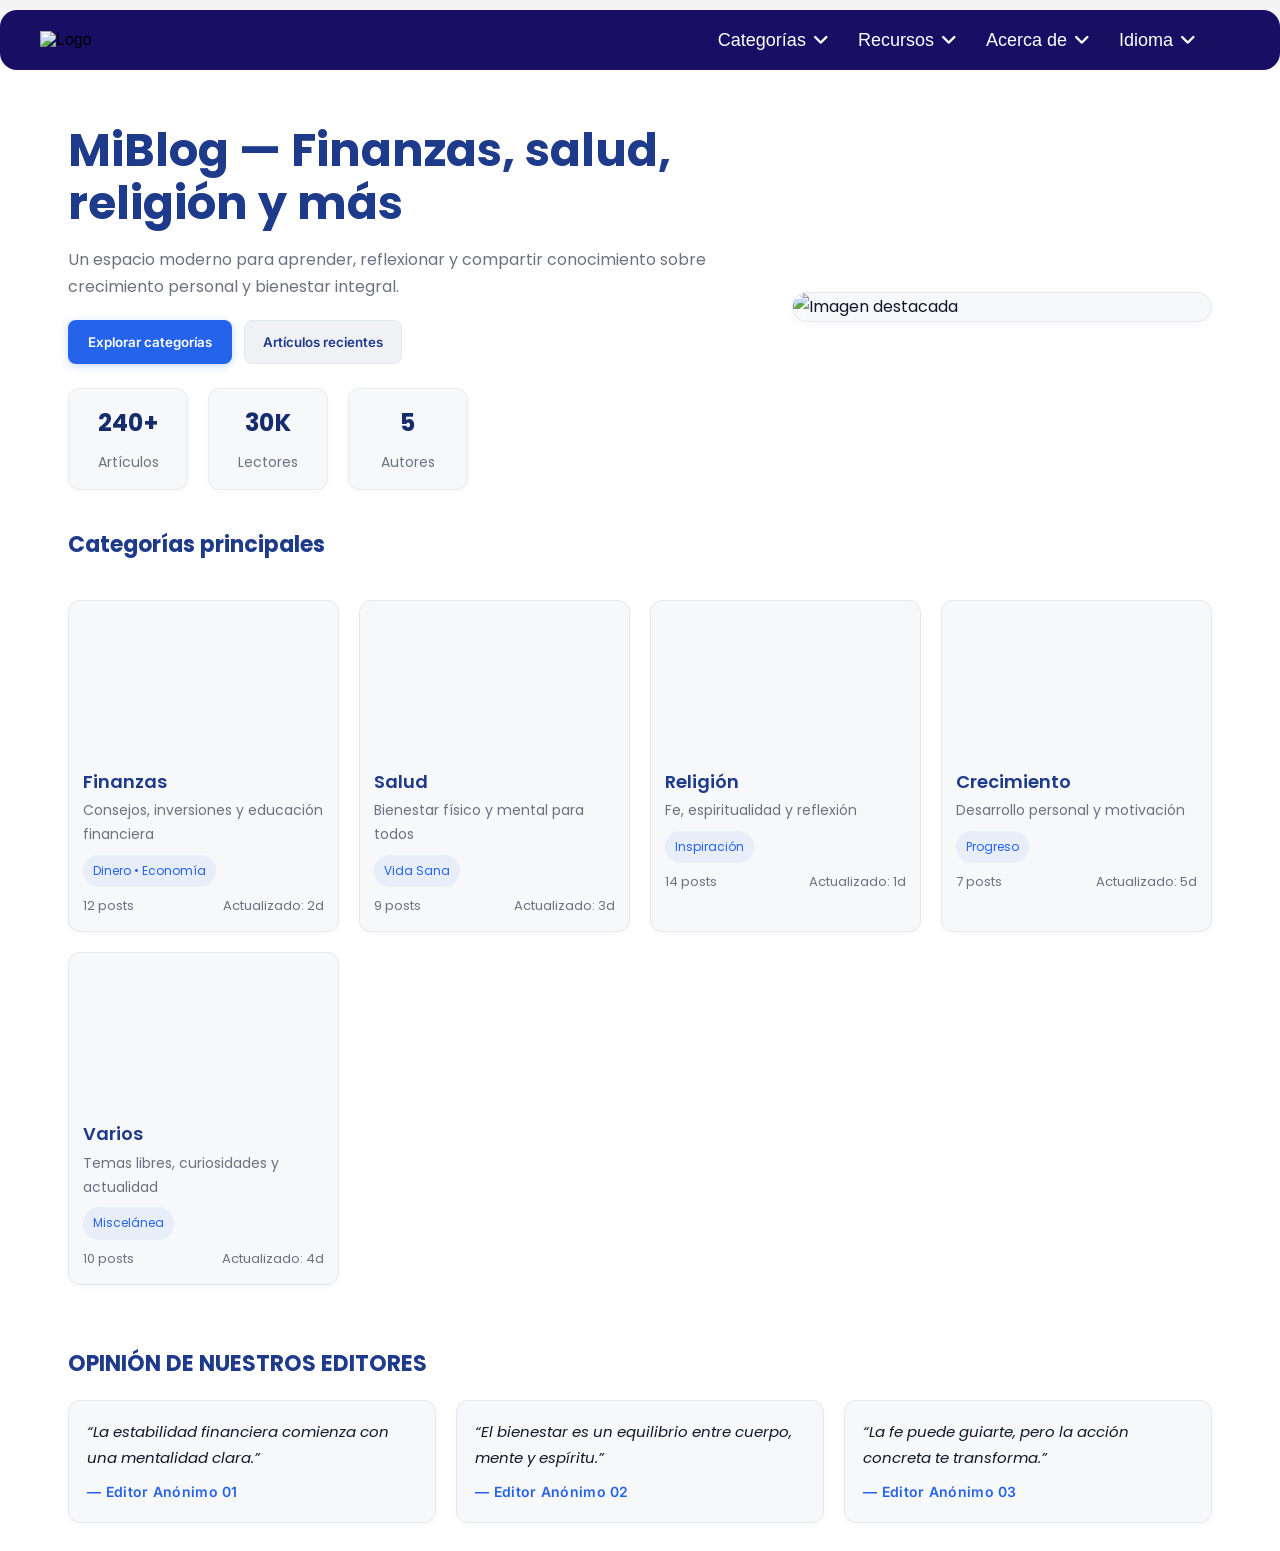
==== commit 9f393c47: "Update index.html" ====
--- a/index.html
+++ b/index.html
@@ -1,23 +1,320 @@
-<!DOCTYPE html>
+<!doctype html>
 <html lang="es">
 <head>
-  <meta charset="UTF-8">
-  <meta name="viewport" content="width=device-width, initial-scale=1.0">
-  <title>App - Navbar con Fetch</title>
-  <link rel="stylesheet" href="conf/barra.css">
+  <meta charset="utf-8" />
+  <meta name="viewport" content="width=device-width, initial-scale=1" />
+  <title>MiBlog — Finanzas, Salud, Religión y Más</title>
+  <link href="https://fonts.googleapis.com/css2?family=Poppins:wght@400;600;700&family=Inter:wght@400;500;600&display=swap" rel="stylesheet">
+    <link rel="stylesheet" href="conf/barra.css">
   <link rel="stylesheet" href="https://cdnjs.cloudflare.com/ajax/libs/font-awesome/6.0.0-beta3/css/all.min.css">
+  <style>
+    /* === SECCIÓN AISLADA c01 === */
+    #c01{
+      --bg:#ffffff;
+      --card:#f7f8fa;
+      --primary:#1e3a8a;
+      --primary-dark:#162d6d;
+      --accent:#2563eb;
+      --muted:#6b7280;
+      --text:#0f172a;
+      font-family:Poppins, Inter, system-ui, Arial, sans-serif;
+      background:var(--bg);
+      color:var(--text);
+      line-height:1.7;
+    }
+
+    #c01 *{box-sizing:border-box;margin:0;padding:0}
+    #c01 a{text-decoration:none;color:inherit}
+    #c01 .container{max-width:1200px;margin:0 auto;padding:28px}
+
+    /* HERO */
+    #c01 .hero{
+      display:grid;
+      grid-template-columns:1fr 420px;
+      gap:32px;
+      align-items:center;
+      padding:36px 0;
+    }
+    #c01 .hero-left h1{
+      font-family:Poppins, Inter, sans-serif;
+      font-size:46px;
+      line-height:1.15;
+      margin-bottom:16px;
+      color:var(--primary);
+      font-weight:700;
+    }
+    #c01 .hero-left p{
+      margin-bottom:20px;
+      color:var(--muted);
+      font-size:16px;
+    }
+    #c01 .cta-row{display:flex;gap:12px}
+    #c01 .btn{
+      padding:12px 18px;
+      border-radius:8px;
+      font-weight:600;
+      cursor:pointer;
+      border:2px solid transparent;
+      transition:0.3s;
+      font-family:Inter, sans-serif;
+    }
+    #c01 .btn-primary{
+      background:var(--accent);
+      color:#fff;
+      box-shadow:0 2px 8px rgba(37,99,235,0.25);
+    }
+    #c01 .btn-primary:hover{
+      background:#1d4ed8;
+      transform:translateY(-2px);
+    }
+    #c01 .btn-ghost{
+      background:#f0f1f5;
+      color:var(--primary);
+      border:1px solid #e2e8f0;
+    }
+    #c01 .btn-ghost:hover{background:#e2e8f0}
+
+    #c01 .card-hero{
+      background:var(--card);
+      border-radius:16px;
+      overflow:hidden;
+      border:1px solid #e2e8f0;
+      box-shadow:0 2px 10px rgba(0,0,0,0.04);
+    }
+    #c01 .card-hero img{
+      width:100%;
+      height:100%;
+      object-fit:cover;
+      display:block;
+    }
+
+    /* === ESTADÍSTICAS === */
+    #c01 .stats{
+      display:flex;
+      gap:20px;
+      margin-top:24px;
+      flex-wrap:wrap;
+    }
+    #c01 .stat{
+      background:var(--card);
+      padding:14px 20px;
+      border-radius:12px;
+      min-width:120px;
+      text-align:center;
+      border:1px solid rgba(0,0,0,0.05);
+      box-shadow:0 2px 8px rgba(0,0,0,0.03);
+    }
+    #c01 .stat b{
+      display:block;
+      font-size:24px;
+      font-weight:700;
+      color:var(--primary-dark);
+      margin-bottom:4px;
+      letter-spacing:0.3px;
+    }
+    #c01 .stat small{
+      font-size:14px;
+      color:var(--muted);
+    }
+    @media (max-width:980px){
+      #c01 .stat b{font-size:22px}
+      #c01 .stat small{font-size:13px}
+    }
+    @media (max-width:640px){
+      #c01 .stat b{font-size:20px}
+      #c01 .stat small{font-size:12px}
+    }
+
+    /* GRID CATEGORÍAS */
+    #c01 .grid{
+      display:grid;
+      grid-template-columns:repeat(auto-fit,minmax(250px,1fr));
+      gap:20px;
+      margin-top:36px;
+    }
+    #c01 .card{
+      background:var(--card);
+      border-radius:12px;
+      padding:14px;
+      overflow:hidden;
+      border:1px solid #e5e7eb;
+      box-shadow:0 2px 8px rgba(0,0,0,0.03);
+      transition:0.3s;
+    }
+    #c01 .card:hover{
+      transform:translateY(-4px);
+      box-shadow:0 4px 14px rgba(37,99,235,0.12);
+    }
+    #c01 .card .thumb{
+      height:140px;
+      border-radius:8px;
+      background-size:cover;
+      background-position:center;
+      margin-bottom:12px;
+    }
+    #c01 .card h3{
+      margin:6px 0 2px;
+      font-size:18px;
+      font-weight:600;
+      font-family:Poppins, sans-serif;
+      color:var(--primary);
+    }
+    #c01 .subtitle{font-size:14px;color:var(--muted)}
+    #c01 .tag{
+      font-size:12px;
+      padding:6px 10px;
+      border-radius:999px;
+      background:rgba(37,99,235,0.08);
+      color:var(--accent);
+      display:inline-block;
+      margin-top:8px;
+    }
+    #c01 .meta{
+      display:flex;
+      justify-content:space-between;
+      align-items:center;
+      color:var(--muted);
+      font-size:13px;
+      margin-top:8px;
+    }
+
+    /* OPINIONES */
+    #c01 .opiniones{
+      margin-top:60px;
+    }
+    #c01 .opiniones h2{
+      font-size:22px;
+      margin-bottom:18px;
+      font-weight:700;
+      text-transform:uppercase;
+      color:var(--primary);
+      font-family:Poppins, sans-serif;
+    }
+    #c01 .opiniones-grid{
+      display:grid;
+      grid-template-columns:repeat(auto-fit,minmax(250px,1fr));
+      gap:20px;
+    }
+    #c01 .op-card{
+      background:var(--card);
+      padding:18px;
+      border-radius:12px;
+      border:1px solid #e5e7eb;
+      box-shadow:0 2px 8px rgba(0,0,0,0.03);
+      transition:0.3s;
+    }
+    #c01 .op-card:hover{
+      transform:translateY(-4px);
+      box-shadow:0 4px 14px rgba(37,99,235,0.12);
+    }
+    #c01 .op-card p{
+      font-size:15px;
+      color:var(--text);
+      margin-bottom:10px;
+      font-style:italic;
+    }
+    #c01 .op-name{
+      font-weight:600;
+      font-family:Inter, sans-serif;
+      color:var(--accent);
+      font-size:14px;
+      letter-spacing:0.3px;
+    }
+
+    @media (max-width:980px){
+      #c01 .hero{grid-template-columns:1fr}
+    }
+  </style>
 </head>
 <body>
-
-  <!-- Aquí se inyectará el contenido del menú -->
-  <div id="miHeaderNav"></div>
-
-  <main>
-    <h1>Contenido Principal</h1>
-    <p>Prueba la barra de navegación al hacer scroll...</p>
-    <div style="height:2000px"></div>
-  </main>
-
-  <script src="conf/barra.js"></script>
+    <div id="miHeaderNav"></div>
+  <div id="c01">
+    <div class="container">
+      <!-- HERO -->
+      <section class="hero">
+        <div class="hero-left">
+          <h1>MiBlog — Finanzas, salud, religión y más</h1>
+          <p>Un espacio moderno para aprender, reflexionar y compartir conocimiento sobre crecimiento personal y bienestar integral.</p>
+          <div class="cta-row">
+            <button class="btn btn-primary">Explorar categorías</button>
+            <button class="btn btn-ghost">Artículos recientes</button>
+          </div>
+
+          <!-- NUEVAS ESTADÍSTICAS -->
+          <div class="stats">
+            <div class="stat"><b>240+</b><small>Artículos</small></div>
+            <div class="stat"><b>30K</b><small>Lectores</small></div>
+            <div class="stat"><b>5</b><small>Autores</small></div>
+          </div>
+
+        </div>
+        <aside class="card-hero">
+          <img src="https://images.unsplash.com/photo-1517245386807-bb43f82c33c4?q=80&w=1200&auto=format&fit=crop" alt="Imagen destacada">
+        </aside>
+      </section>
+
+      <!-- CATEGORÍAS -->
+      <section>
+        <h2 style="font-size:22px;font-weight:700;color:var(--primary);font-family:Poppins,sans-serif;">Categorías principales</h2>
+        <div class="grid">
+          <article class="card">
+            <div class="thumb" style="background-image:url('https://images.unsplash.com/photo-1565372918675-9dfae86b9b56?q=80&w=1200&auto=format&fit=crop');"></div>
+            <h3><a href="#">Finanzas</a></h3>
+            <div class="subtitle">Consejos, inversiones y educación financiera</div>
+            <div class="tag">Dinero • Economía</div>
+            <div class="meta"><span>12 posts</span><span>Actualizado: 2d</span></div>
+          </article>
+          <article class="card">
+            <div class="thumb" style="background-image:url('https://images.unsplash.com/photo-1576765607924-ef8f9ff1e2be?q=80&w=1200&auto=format&fit=crop');"></div>
+            <h3><a href="#">Salud</a></h3>
+            <div class="subtitle">Bienestar físico y mental para todos</div>
+            <div class="tag">Vida Sana</div>
+            <div class="meta"><span>9 posts</span><span>Actualizado: 3d</span></div>
+          </article>
+          <article class="card">
+            <div class="thumb" style="background-image:url('https://images.unsplash.com/photo-1504052434569-70ad5836ab65?q=80&w=1200&auto=format&fit=crop');"></div>
+            <h3><a href="#">Religión</a></h3>
+            <div class="subtitle">Fe, espiritualidad y reflexión</div>
+            <div class="tag">Inspiración</div>
+            <div class="meta"><span>14 posts</span><span>Actualizado: 1d</span></div>
+          </article>
+          <article class="card">
+            <div class="thumb" style="background-image:url('https://images.unsplash.com/photo-1543269865-cbf427effbad?q=80&w=1200&auto=format&fit=crop');"></div>
+            <h3><a href="#">Crecimiento</a></h3>
+            <div class="subtitle">Desarrollo personal y motivación</div>
+            <div class="tag">Progreso</div>
+            <div class="meta"><span>7 posts</span><span>Actualizado: 5d</span></div>
+          </article>
+          <article class="card">
+            <div class="thumb" style="background-image:url('https://images.unsplash.com/photo-1529333166437-7750a6dd5a70?q=80&w=1200&auto=format&fit=crop');"></div>
+            <h3><a href="#">Varios</a></h3>
+            <div class="subtitle">Temas libres, curiosidades y actualidad</div>
+            <div class="tag">Miscelánea</div>
+            <div class="meta"><span>10 posts</span><span>Actualizado: 4d</span></div>
+          </article>
+        </div>
+      </section>
+
+      <!-- OPINIONES -->
+      <section class="opiniones">
+        <h2>Opinión de nuestros editores</h2>
+        <div class="opiniones-grid">
+          <div class="op-card">
+            <p>“La estabilidad financiera comienza con una mentalidad clara.”</p>
+            <div class="op-name">— Editor Anónimo 01</div>
+          </div>
+          <div class="op-card">
+            <p>“El bienestar es un equilibrio entre cuerpo, mente y espíritu.”</p>
+            <div class="op-name">— Editor Anónimo 02</div>
+          </div>
+          <div class="op-card">
+            <p>“La fe puede guiarte, pero la acción concreta te transforma.”</p>
+            <div class="op-name">— Editor Anónimo 03</div>
+          </div>
+        </div>
+      </section>
+    </div>
+  </div>
+   <script src="conf/barra.js"></script>
 </body>
 </html>
--- a/conf/barra.css
+++ b/conf/barra.css
@@ -6,6 +6,10 @@
     box-sizing: border-box;
     background-color: #f4f4f4;
 }
+#b40 {
+    width: 100%;
+}
+
 
 /* Aislar los estilos para el contenedor con ID 'b40' */
 #b40 .navbar {
@@ -112,7 +116,7 @@
 #b40 .nav-links a {
     color: #180E64;
     text-decoration: none;
-    font-size: 16px;
+    font-size: 18px;
     padding: 10px;
     display: block;
     transition: background-color 0.3s ease;
@@ -136,7 +140,7 @@
 #b40 .sub-menu li a {
     color: #180E64;
     padding: 4px;
-    font-size: 13px;
+    font-size: 16px;
     transition: background-color 0.3s ease;
 }
 
@@ -188,3 +192,152 @@
 body.no-scroll {
     overflow: hidden;
 }
+@media (min-width: 769px) {
+   #b40 {
+    display: none; /* Esto lo oculta en pantallas grandes */
+  }
+}
+
+   body {
+            font-family: 'Roboto', sans-serif;
+            margin: 0;
+            padding: 0;
+            box-sizing: border-box;
+            background-color: #f4f4f4; /* Fondo más claro para contraste */
+            margin-top: 0px; /* Evitar que el contenido se superponga a la barra fija */
+        }
+
+        /* Estilos para la barra de navegación */
+        #b03 .navbar {
+            background-color: #180E64; /* Azul muy oscuro */
+            padding: 10px 40px;
+            display: flex;
+            justify-content: space-between;
+            align-items: center;
+            position: relative;
+            top: 10px;
+            border-radius: 17px;
+            height: 40px;
+            z-index: 1000;
+            transition: top 0.3s ease, left 0.3s ease, right 0.3s ease; /* Transición suave para los cambios */
+        }
+
+        /* Barra fija cuando se hace scroll */
+        #b03 .navbar.fixed {
+            position: fixed;
+            top: 10px;  /* Se mantiene 10px desde el top cuando se fija */
+            left: 9px;  /* Separación de 9px a la izquierda */
+            right: 9px; /* Separación de 9px a la derecha */
+            z-index: 1000;
+        }
+
+        /* Logo */
+        #b03 .navbar .logo img {
+            width: 110px; /* Ajusta el tamaño del logo */
+            height: auto;
+        }
+
+        /* Estilos de los enlaces de navegación */
+        #b03 .nav-links {
+            list-style: none;
+            display: flex;
+            margin-right: 30px; /* Espacio extra al final de los enlaces */
+        }
+
+        #b03 .nav-links li {
+            margin: 0 15px; /* Ajuste de separación entre elementos */
+            position: relative;
+        }
+
+        #b03 .nav-links a {
+            color: white;
+            text-decoration: none;
+            font-size: 18px;
+            transition: color 0.3s;
+            display: block;
+            cursor: pointer;
+        }
+
+        #b03 .nav-links a:hover {
+            color: #ff6347;
+        }
+
+        /* Icono para submenú */
+        #b03 .nav-links li a::after {
+            content: "\f107"; /* Icono de "angle-down" */
+            font-family: "Font Awesome 5 Free";
+            font-weight: 800;
+            font-size: 18px;
+            margin-left: 8px;
+            display: inline-block;
+            transition: transform 0.3s ease;
+        }
+
+        /* Submenú */
+        #b03 .sub-menu {
+            display: none;
+            list-style: none;
+            position: absolute;
+            background-color: white;
+            top: 40px;
+            left: -20px;
+            width: 180px;
+            border-radius: 10px;
+            padding: 10px 0;
+            box-shadow: 0 2px 10px rgba(0, 0, 0, 0.1);
+        }
+
+        #b03 .sub-menu li a {
+            padding: 8px;
+            color: #180E64;
+            font-size: 16px;
+        }
+
+        #b03 .sub-menu li a:hover {
+            background-color: #f1c40f;
+             border-radius: 10px;
+        }
+
+        /* Icono rota al abrir submenú */
+        #b03 .open > a::after {
+            transform: rotate(180deg);
+        }
+
+        /* Quitar icono de subcategorías */
+        #b03 .sub-menu li a::after {
+            content: none;
+        }
+
+        /* Selector de idioma */
+        #b03 .language-selector img {
+            width: 25px;
+            height: 25px;
+            border-radius: 50%;
+            margin-right: 10px;
+            cursor: pointer;
+            transition: transform 0.3s;
+        }
+
+        #b03 .language-selector img:hover {
+            transform: scale(1.1);
+        }
+
+        /* Mostrar submenú */
+        #b03 .open > .sub-menu {
+            display: block;
+        }
+
+        /* Estilos para contenido de prueba */
+        #b03 .content {
+            padding: 50px 20px;
+            height: 2000px; /* Altura para simular scroll */
+        }
+
+body.scroll {
+    overflow: hidden;
+}
+@media (max-width: 770px) {
+   #b03 {
+    display: none; /* Esto lo oculta en pantallas grandes */
+  }
+}
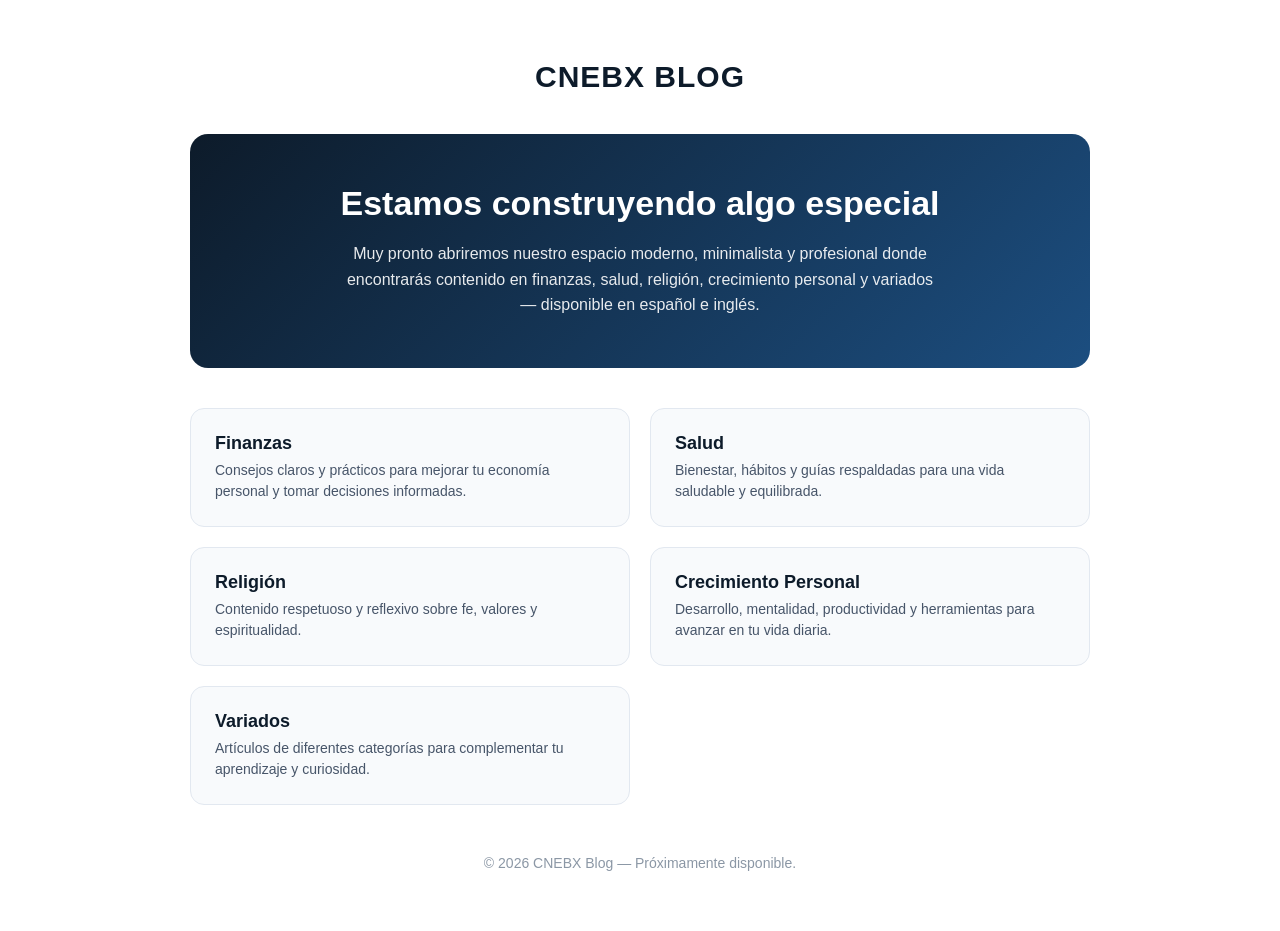
==== commit 646f8c30: "Rename index,html to index.html" ====
--- a/index.html
+++ b/index.html
@@ -3,318 +3,156 @@
 <head>
   <meta charset="utf-8" />
   <meta name="viewport" content="width=device-width, initial-scale=1" />
-  <title>MiBlog — Finanzas, Salud, Religión y Más</title>
-  <link href="https://fonts.googleapis.com/css2?family=Poppins:wght@400;600;700&family=Inter:wght@400;500;600&display=swap" rel="stylesheet">
-    <link rel="stylesheet" href="conf/barra.css">
-  <link rel="stylesheet" href="https://cdnjs.cloudflare.com/ajax/libs/font-awesome/6.0.0-beta3/css/all.min.css">
+  <title>CNEBX Blog — Estamos trabajando</title>
+
+  <meta name="description" content="CNEBX Blog está construyendo un espacio moderno y profesional con contenido en finanzas, salud, religión, crecimiento personal y variados. Disponible en español e inglés." />
+  <meta name="robots" content="index,follow" />
+
   <style>
-    /* === SECCIÓN AISLADA c01 === */
-    #c01{
-      --bg:#ffffff;
-      --card:#f7f8fa;
-      --primary:#1e3a8a;
-      --primary-dark:#162d6d;
-      --accent:#2563eb;
-      --muted:#6b7280;
-      --text:#0f172a;
-      font-family:Poppins, Inter, system-ui, Arial, sans-serif;
-      background:var(--bg);
-      color:var(--text);
-      line-height:1.7;
+    :root{
+      --navy:#0d1b2a;
+      --navy-light:#1b2a41;
+      --blue:#1c4e80;
+      --white:#ffffff;
+      --gray:#8b97a5;
+      --max:900px;
+      font-family: 'Inter', sans-serif;
     }
 
-    #c01 *{box-sizing:border-box;margin:0;padding:0}
-    #c01 a{text-decoration:none;color:inherit}
-    #c01 .container{max-width:1200px;margin:0 auto;padding:28px}
+    body{
+      margin:0;
+      background:var(--white);
+      color:#0f172a;
+    }
 
-    /* HERO */
-    #c01 .hero{
-      display:grid;
-      grid-template-columns:1fr 420px;
-      gap:32px;
-      align-items:center;
-      padding:36px 0;
+    .wrap{
+      max-width:var(--max);
+      margin:0 auto;
+      padding:60px 20px;
+      display:flex;
+      flex-direction:column;
+      gap:40px;
     }
-    #c01 .hero-left h1{
-      font-family:Poppins, Inter, sans-serif;
-      font-size:46px;
-      line-height:1.15;
-      margin-bottom:16px;
-      color:var(--primary);
+
+    header{
+      display:flex;
+      justify-content:center;
+    }
+
+    .logo{
+      font-size:30px;
+      font-weight:700;
+      color:var(--navy);
+      letter-spacing:1px;
+    }
+
+    .hero{
+      text-align:center;
+      padding:50px 30px;
+      background:linear-gradient(135deg, var(--navy), var(--blue));
+      color:var(--white);
+      border-radius:18px;
+      display:flex;
+      flex-direction:column;
+      gap:18px;
+    }
+
+    .hero h1{
+      margin:0;
+      font-size:34px;
       font-weight:700;
     }
-    #c01 .hero-left p{
-      margin-bottom:20px;
-      color:var(--muted);
+
+    .hero p{
+      margin:0 auto;
+      max-width:600px;
       font-size:16px;
+      line-height:1.6;
+      opacity:.9;
     }
-    #c01 .cta-row{display:flex;gap:12px}
-    #c01 .btn{
-      padding:12px 18px;
-      border-radius:8px;
-      font-weight:600;
-      cursor:pointer;
-      border:2px solid transparent;
-      transition:0.3s;
-      font-family:Inter, sans-serif;
+
+    .sections{
+      display:grid;
+      grid-template-columns:1fr 1fr;
+      gap:20px;
     }
-    #c01 .btn-primary{
-      background:var(--accent);
-      color:#fff;
-      box-shadow:0 2px 8px rgba(37,99,235,0.25);
-    }
-    #c01 .btn-primary:hover{
-      background:#1d4ed8;
-      transform:translateY(-2px);
-    }
-    #c01 .btn-ghost{
-      background:#f0f1f5;
-      color:var(--primary);
+
+    .box{
+      background:#f8fafc;
+      border-radius:14px;
+      padding:24px;
       border:1px solid #e2e8f0;
     }
-    #c01 .btn-ghost:hover{background:#e2e8f0}
 
-    #c01 .card-hero{
-      background:var(--card);
-      border-radius:16px;
-      overflow:hidden;
-      border:1px solid #e2e8f0;
-      box-shadow:0 2px 10px rgba(0,0,0,0.04);
-    }
-    #c01 .card-hero img{
-      width:100%;
-      height:100%;
-      object-fit:cover;
-      display:block;
+    .box h3{
+      margin:0 0 6px;
+      color:var(--navy);
+      font-size:18px;
     }
 
-    /* === ESTADÍSTICAS === */
-    #c01 .stats{
-      display:flex;
-      gap:20px;
-      margin-top:24px;
-      flex-wrap:wrap;
-    }
-    #c01 .stat{
-      background:var(--card);
-      padding:14px 20px;
-      border-radius:12px;
-      min-width:120px;
-      text-align:center;
-      border:1px solid rgba(0,0,0,0.05);
-      box-shadow:0 2px 8px rgba(0,0,0,0.03);
-    }
-    #c01 .stat b{
-      display:block;
-      font-size:24px;
-      font-weight:700;
-      color:var(--primary-dark);
-      margin-bottom:4px;
-      letter-spacing:0.3px;
-    }
-    #c01 .stat small{
+    .box p{
+      margin:0;
+      color:#475569;
       font-size:14px;
-      color:var(--muted);
-    }
-    @media (max-width:980px){
-      #c01 .stat b{font-size:22px}
-      #c01 .stat small{font-size:13px}
-    }
-    @media (max-width:640px){
-      #c01 .stat b{font-size:20px}
-      #c01 .stat small{font-size:12px}
+      line-height:1.5;
     }
 
-    /* GRID CATEGORÍAS */
-    #c01 .grid{
-      display:grid;
-      grid-template-columns:repeat(auto-fit,minmax(250px,1fr));
-      gap:20px;
-      margin-top:36px;
-    }
-    #c01 .card{
-      background:var(--card);
-      border-radius:12px;
-      padding:14px;
-      overflow:hidden;
-      border:1px solid #e5e7eb;
-      box-shadow:0 2px 8px rgba(0,0,0,0.03);
-      transition:0.3s;
-    }
-    #c01 .card:hover{
-      transform:translateY(-4px);
-      box-shadow:0 4px 14px rgba(37,99,235,0.12);
-    }
-    #c01 .card .thumb{
-      height:140px;
-      border-radius:8px;
-      background-size:cover;
-      background-position:center;
-      margin-bottom:12px;
-    }
-    #c01 .card h3{
-      margin:6px 0 2px;
-      font-size:18px;
-      font-weight:600;
-      font-family:Poppins, sans-serif;
-      color:var(--primary);
-    }
-    #c01 .subtitle{font-size:14px;color:var(--muted)}
-    #c01 .tag{
-      font-size:12px;
-      padding:6px 10px;
-      border-radius:999px;
-      background:rgba(37,99,235,0.08);
-      color:var(--accent);
-      display:inline-block;
-      margin-top:8px;
-    }
-    #c01 .meta{
-      display:flex;
-      justify-content:space-between;
-      align-items:center;
-      color:var(--muted);
-      font-size:13px;
-      margin-top:8px;
+    footer{
+      text-align:center;
+      font-size:14px;
+      color:var(--gray);
+      padding-top:10px;
     }
 
-    /* OPINIONES */
-    #c01 .opiniones{
-      margin-top:60px;
-    }
-    #c01 .opiniones h2{
-      font-size:22px;
-      margin-bottom:18px;
-      font-weight:700;
-      text-transform:uppercase;
-      color:var(--primary);
-      font-family:Poppins, sans-serif;
-    }
-    #c01 .opiniones-grid{
-      display:grid;
-      grid-template-columns:repeat(auto-fit,minmax(250px,1fr));
-      gap:20px;
-    }
-    #c01 .op-card{
-      background:var(--card);
-      padding:18px;
-      border-radius:12px;
-      border:1px solid #e5e7eb;
-      box-shadow:0 2px 8px rgba(0,0,0,0.03);
-      transition:0.3s;
-    }
-    #c01 .op-card:hover{
-      transform:translateY(-4px);
-      box-shadow:0 4px 14px rgba(37,99,235,0.12);
-    }
-    #c01 .op-card p{
-      font-size:15px;
-      color:var(--text);
-      margin-bottom:10px;
-      font-style:italic;
-    }
-    #c01 .op-name{
-      font-weight:600;
-      font-family:Inter, sans-serif;
-      color:var(--accent);
-      font-size:14px;
-      letter-spacing:0.3px;
-    }
-
-    @media (max-width:980px){
-      #c01 .hero{grid-template-columns:1fr}
+    @media(max-width:700px){
+      .sections{grid-template-columns:1fr;}
+      .hero h1{font-size:28px;}
     }
   </style>
 </head>
 <body>
-    <div id="miHeaderNav"></div>
-  <div id="c01">
-    <div class="container">
-      <!-- HERO -->
-      <section class="hero">
-        <div class="hero-left">
-          <h1>MiBlog — Finanzas, salud, religión y más</h1>
-          <p>Un espacio moderno para aprender, reflexionar y compartir conocimiento sobre crecimiento personal y bienestar integral.</p>
-          <div class="cta-row">
-            <button class="btn btn-primary">Explorar categorías</button>
-            <button class="btn btn-ghost">Artículos recientes</button>
-          </div>
+  <div class="wrap">
 
-          <!-- NUEVAS ESTADÍSTICAS -->
-          <div class="stats">
-            <div class="stat"><b>240+</b><small>Artículos</small></div>
-            <div class="stat"><b>30K</b><small>Lectores</small></div>
-            <div class="stat"><b>5</b><small>Autores</small></div>
-          </div>
+    <header>
+      <div class="logo">CNEBX BLOG</div>
+    </header>
 
-        </div>
-        <aside class="card-hero">
-          <img src="https://images.unsplash.com/photo-1517245386807-bb43f82c33c4?q=80&w=1200&auto=format&fit=crop" alt="Imagen destacada">
-        </aside>
-      </section>
+    <section class="hero">
+      <h1>Estamos construyendo algo especial</h1>
+      <p>Muy pronto abriremos nuestro espacio moderno, minimalista y profesional donde encontrarás contenido en finanzas, salud, religión, crecimiento personal y variados — disponible en español e inglés.</p>
+    </section>
 
-      <!-- CATEGORÍAS -->
-      <section>
-        <h2 style="font-size:22px;font-weight:700;color:var(--primary);font-family:Poppins,sans-serif;">Categorías principales</h2>
-        <div class="grid">
-          <article class="card">
-            <div class="thumb" style="background-image:url('https://images.unsplash.com/photo-1565372918675-9dfae86b9b56?q=80&w=1200&auto=format&fit=crop');"></div>
-            <h3><a href="#">Finanzas</a></h3>
-            <div class="subtitle">Consejos, inversiones y educación financiera</div>
-            <div class="tag">Dinero • Economía</div>
-            <div class="meta"><span>12 posts</span><span>Actualizado: 2d</span></div>
-          </article>
-          <article class="card">
-            <div class="thumb" style="background-image:url('https://images.unsplash.com/photo-1576765607924-ef8f9ff1e2be?q=80&w=1200&auto=format&fit=crop');"></div>
-            <h3><a href="#">Salud</a></h3>
-            <div class="subtitle">Bienestar físico y mental para todos</div>
-            <div class="tag">Vida Sana</div>
-            <div class="meta"><span>9 posts</span><span>Actualizado: 3d</span></div>
-          </article>
-          <article class="card">
-            <div class="thumb" style="background-image:url('https://images.unsplash.com/photo-1504052434569-70ad5836ab65?q=80&w=1200&auto=format&fit=crop');"></div>
-            <h3><a href="#">Religión</a></h3>
-            <div class="subtitle">Fe, espiritualidad y reflexión</div>
-            <div class="tag">Inspiración</div>
-            <div class="meta"><span>14 posts</span><span>Actualizado: 1d</span></div>
-          </article>
-          <article class="card">
-            <div class="thumb" style="background-image:url('https://images.unsplash.com/photo-1543269865-cbf427effbad?q=80&w=1200&auto=format&fit=crop');"></div>
-            <h3><a href="#">Crecimiento</a></h3>
-            <div class="subtitle">Desarrollo personal y motivación</div>
-            <div class="tag">Progreso</div>
-            <div class="meta"><span>7 posts</span><span>Actualizado: 5d</span></div>
-          </article>
-          <article class="card">
-            <div class="thumb" style="background-image:url('https://images.unsplash.com/photo-1529333166437-7750a6dd5a70?q=80&w=1200&auto=format&fit=crop');"></div>
-            <h3><a href="#">Varios</a></h3>
-            <div class="subtitle">Temas libres, curiosidades y actualidad</div>
-            <div class="tag">Miscelánea</div>
-            <div class="meta"><span>10 posts</span><span>Actualizado: 4d</span></div>
-          </article>
-        </div>
-      </section>
+    <section class="sections">
+      <div class="box">
+        <h3>Finanzas</h3>
+        <p>Consejos claros y prácticos para mejorar tu economía personal y tomar decisiones informadas.</p>
+      </div>
 
-      <!-- OPINIONES -->
-      <section class="opiniones">
-        <h2>Opinión de nuestros editores</h2>
-        <div class="opiniones-grid">
-          <div class="op-card">
-            <p>“La estabilidad financiera comienza con una mentalidad clara.”</p>
-            <div class="op-name">— Editor Anónimo 01</div>
-          </div>
-          <div class="op-card">
-            <p>“El bienestar es un equilibrio entre cuerpo, mente y espíritu.”</p>
-            <div class="op-name">— Editor Anónimo 02</div>
-          </div>
-          <div class="op-card">
-            <p>“La fe puede guiarte, pero la acción concreta te transforma.”</p>
-            <div class="op-name">— Editor Anónimo 03</div>
-          </div>
-        </div>
-      </section>
-    </div>
+      <div class="box">
+        <h3>Salud</h3>
+        <p>Bienestar, hábitos y guías respaldadas para una vida saludable y equilibrada.</p>
+      </div>
+
+      <div class="box">
+        <h3>Religión</h3>
+        <p>Contenido respetuoso y reflexivo sobre fe, valores y espiritualidad.</p>
+      </div>
+
+      <div class="box">
+        <h3>Crecimiento Personal</h3>
+        <p>Desarrollo, mentalidad, productividad y herramientas para avanzar en tu vida diaria.</p>
+      </div>
+
+      <div class="box">
+        <h3>Variados</h3>
+        <p>Artículos de diferentes categorías para complementar tu aprendizaje y curiosidad.</p>
+      </div>
+    </section>
+
+    <footer>
+      © <script>document.write(new Date().getFullYear())</script> CNEBX Blog — Próximamente disponible.
+    </footer>
+
   </div>
-   <script src="conf/barra.js"></script>
 </body>
 </html>
